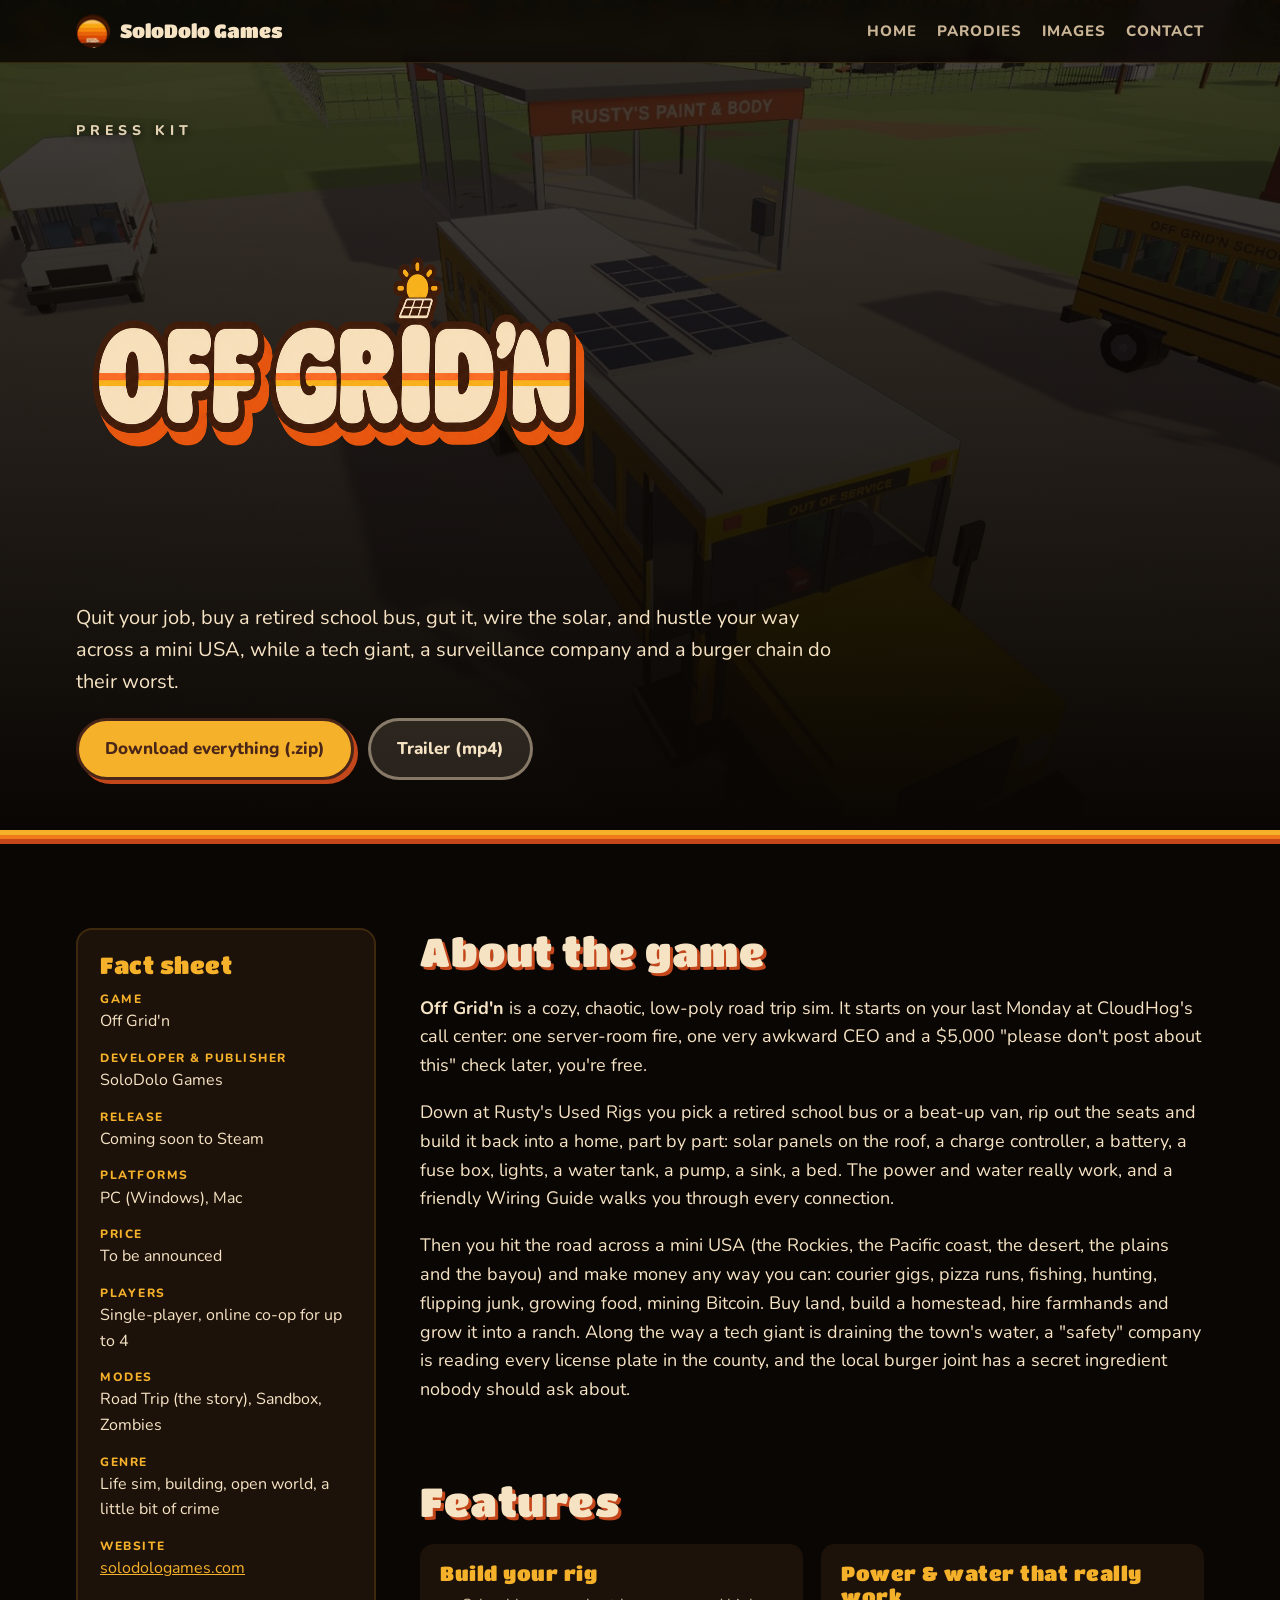
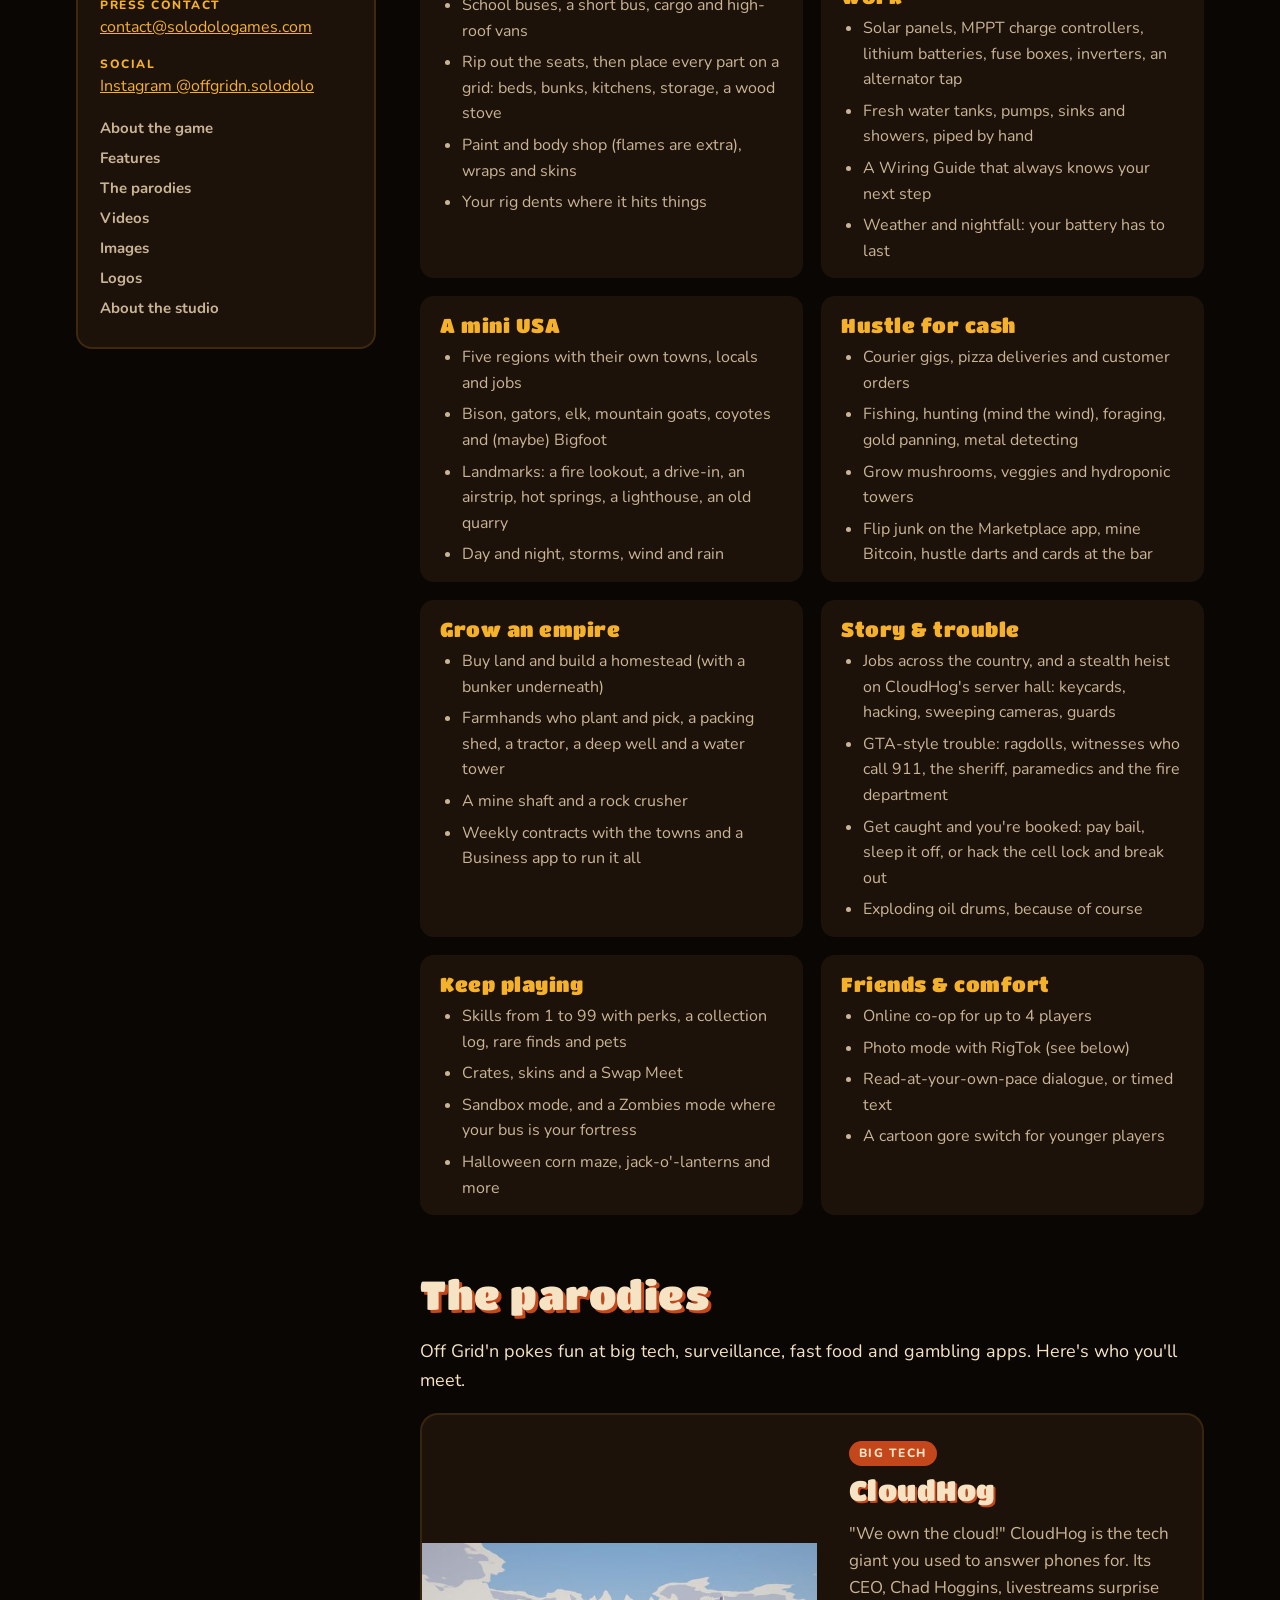
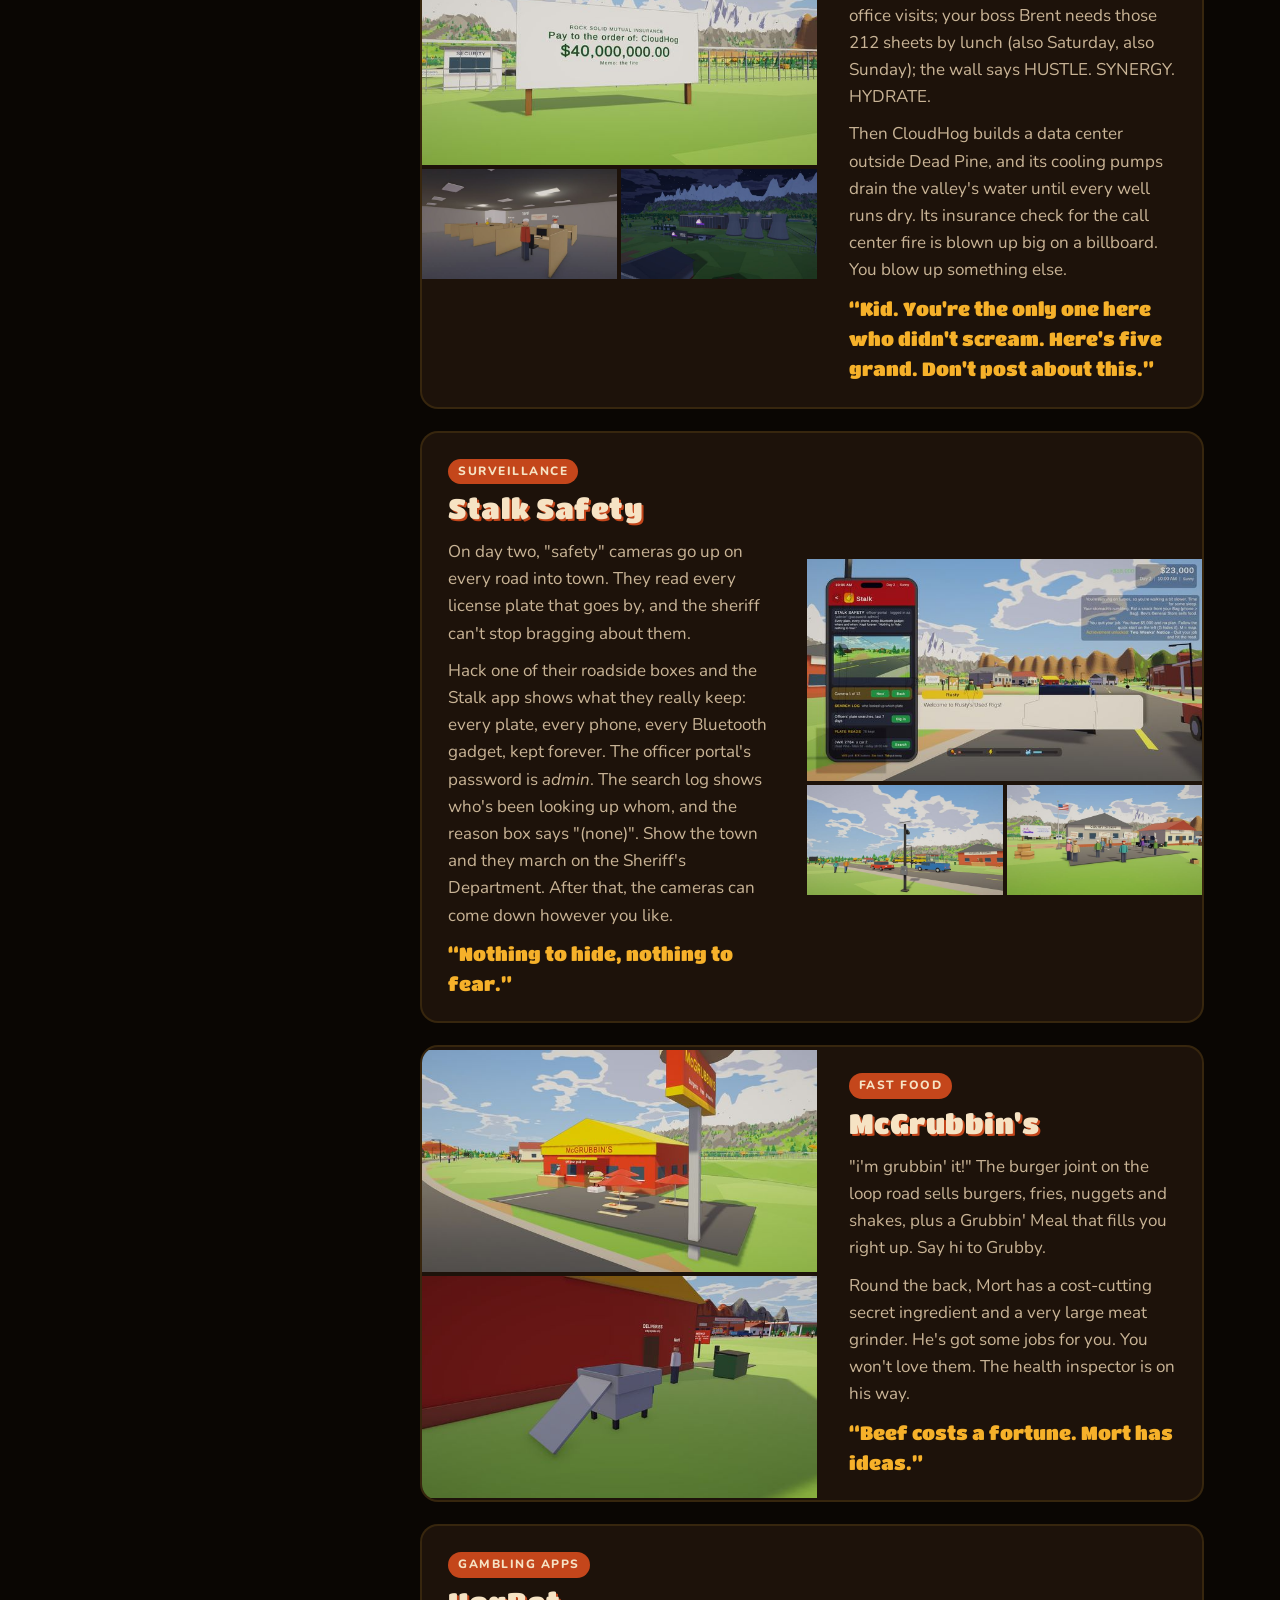
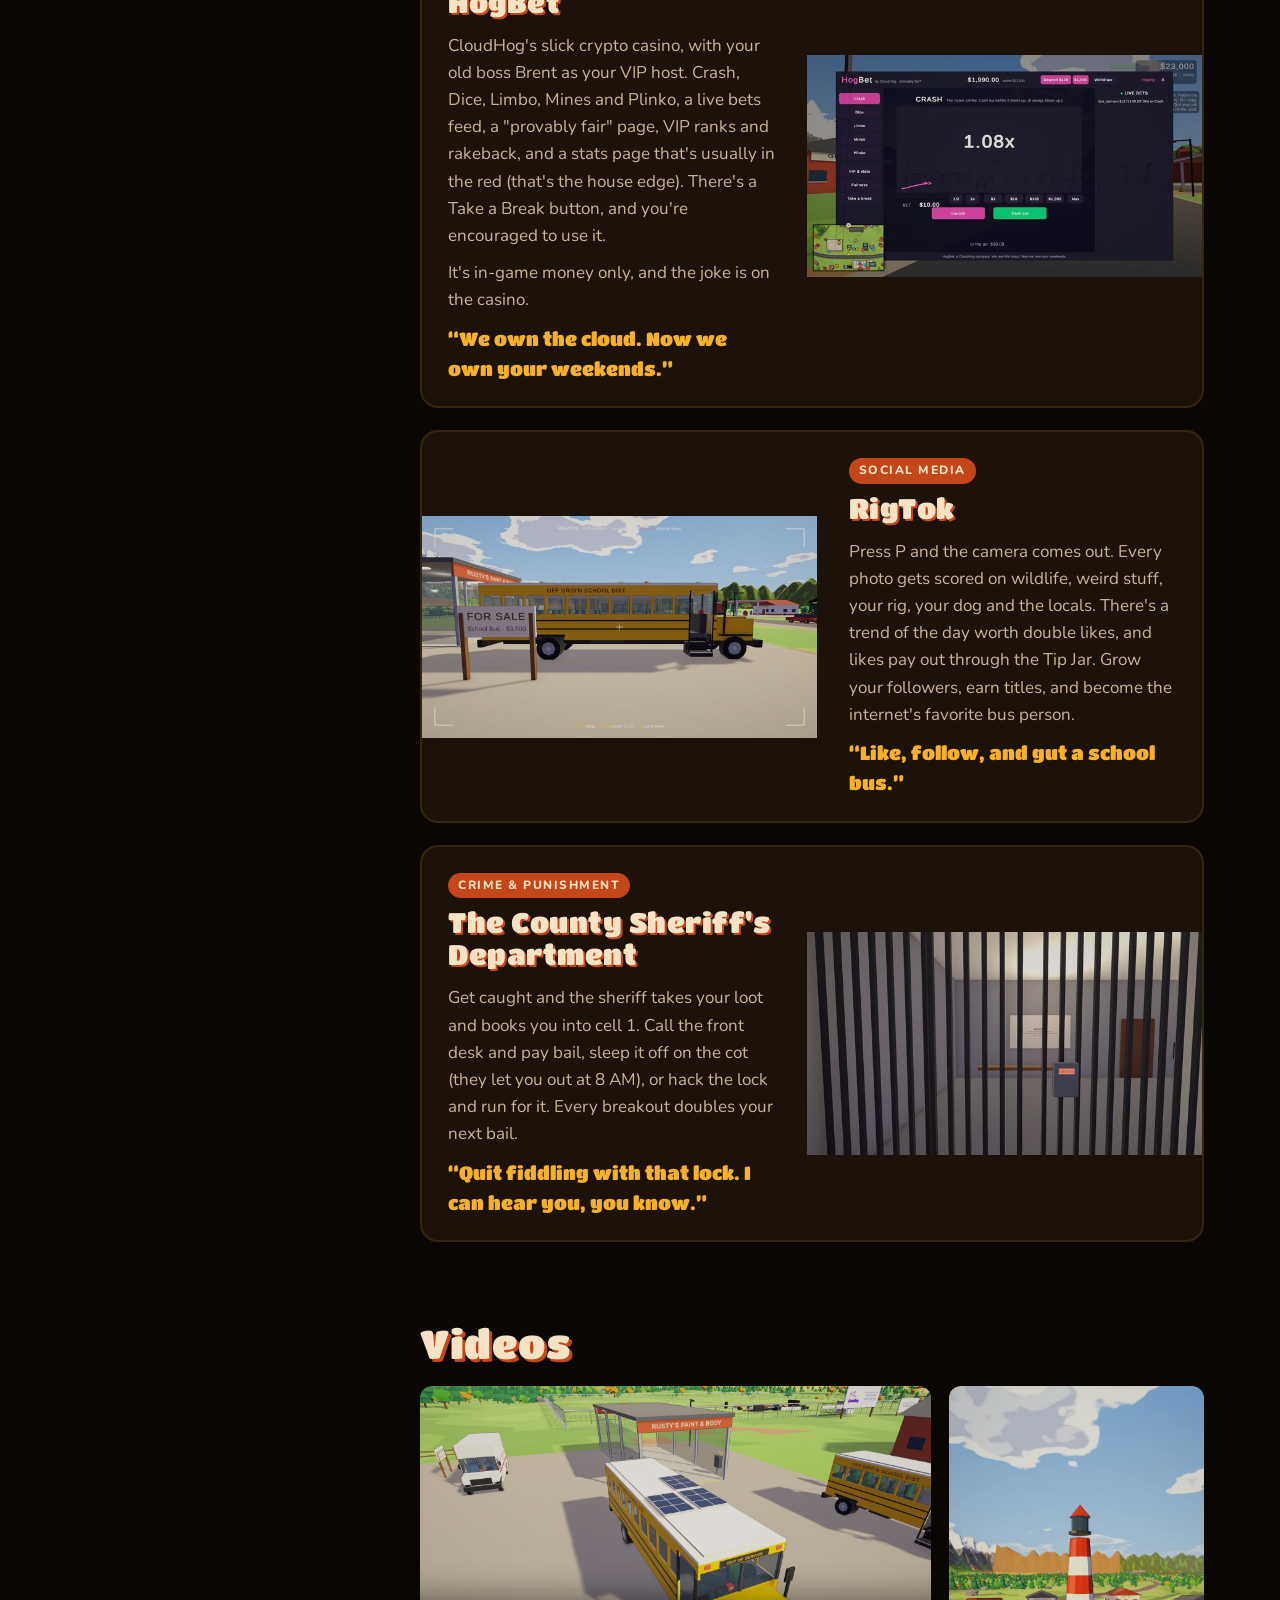
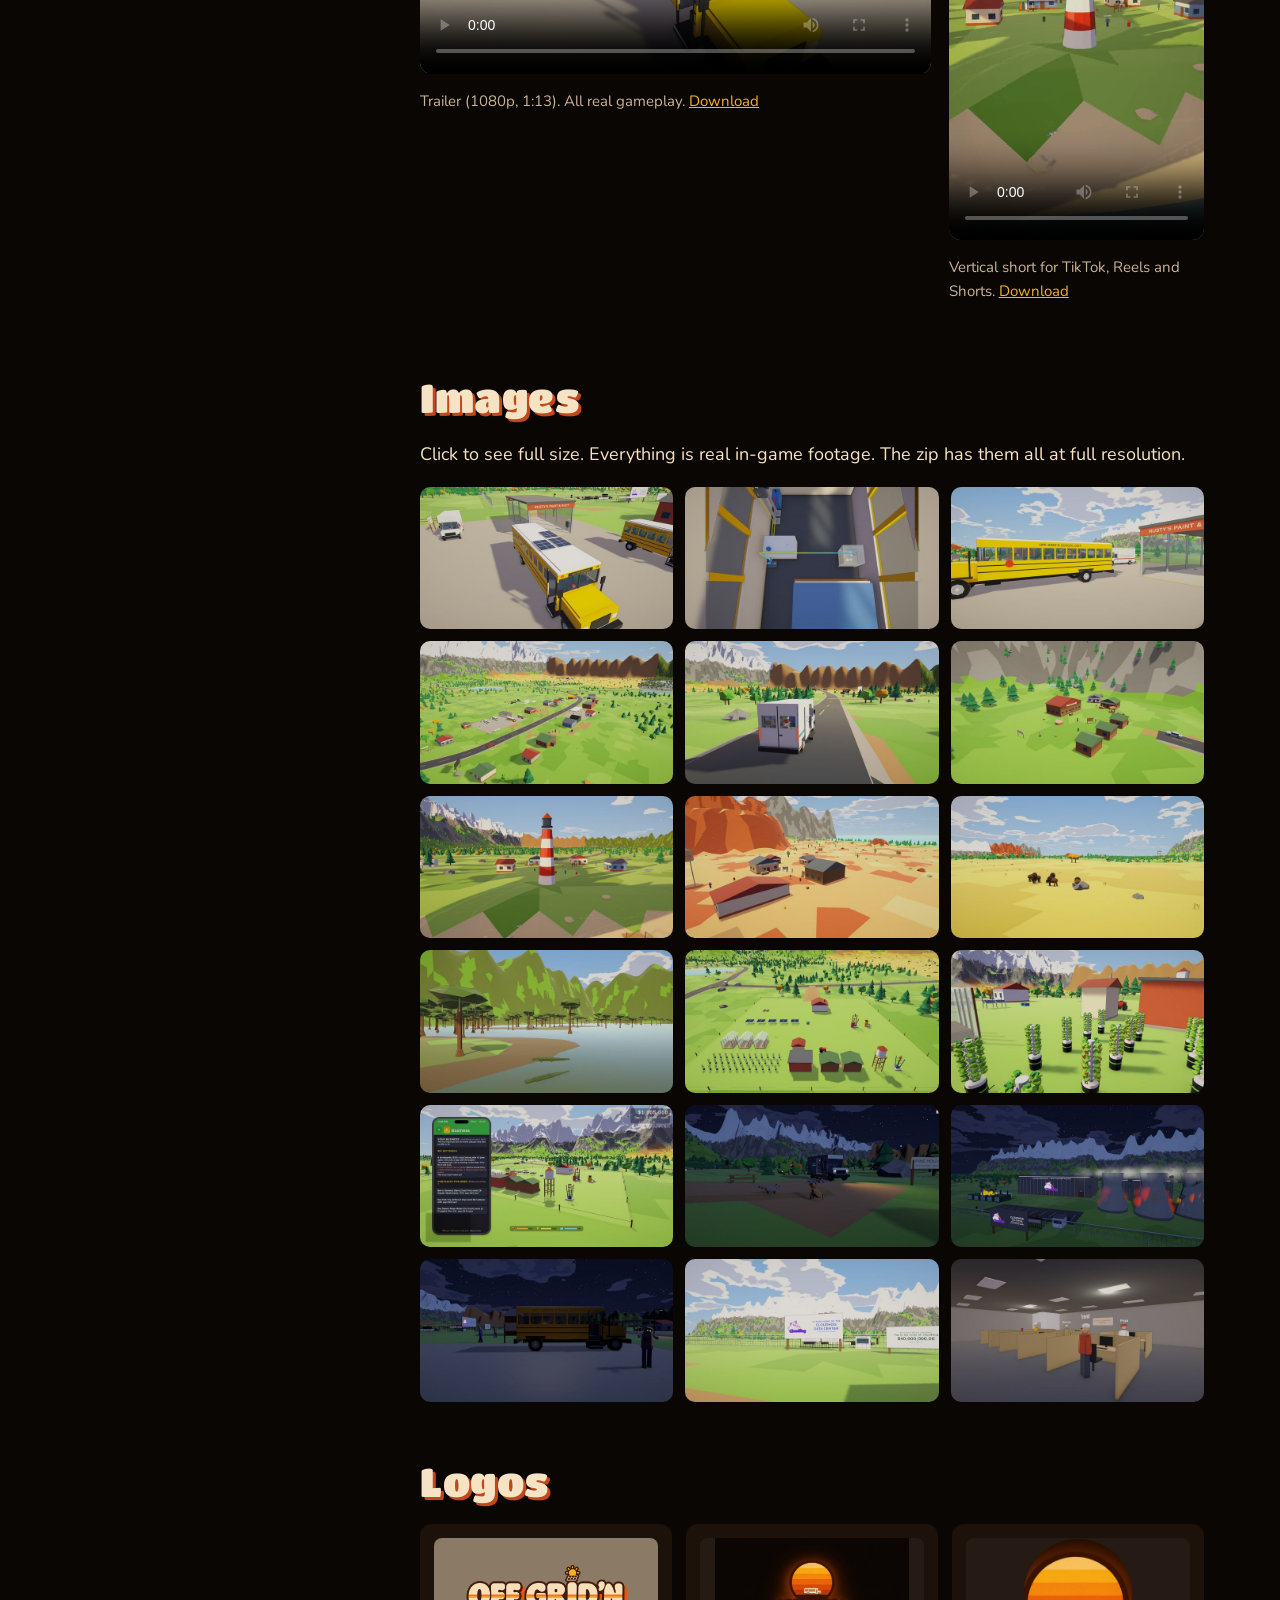
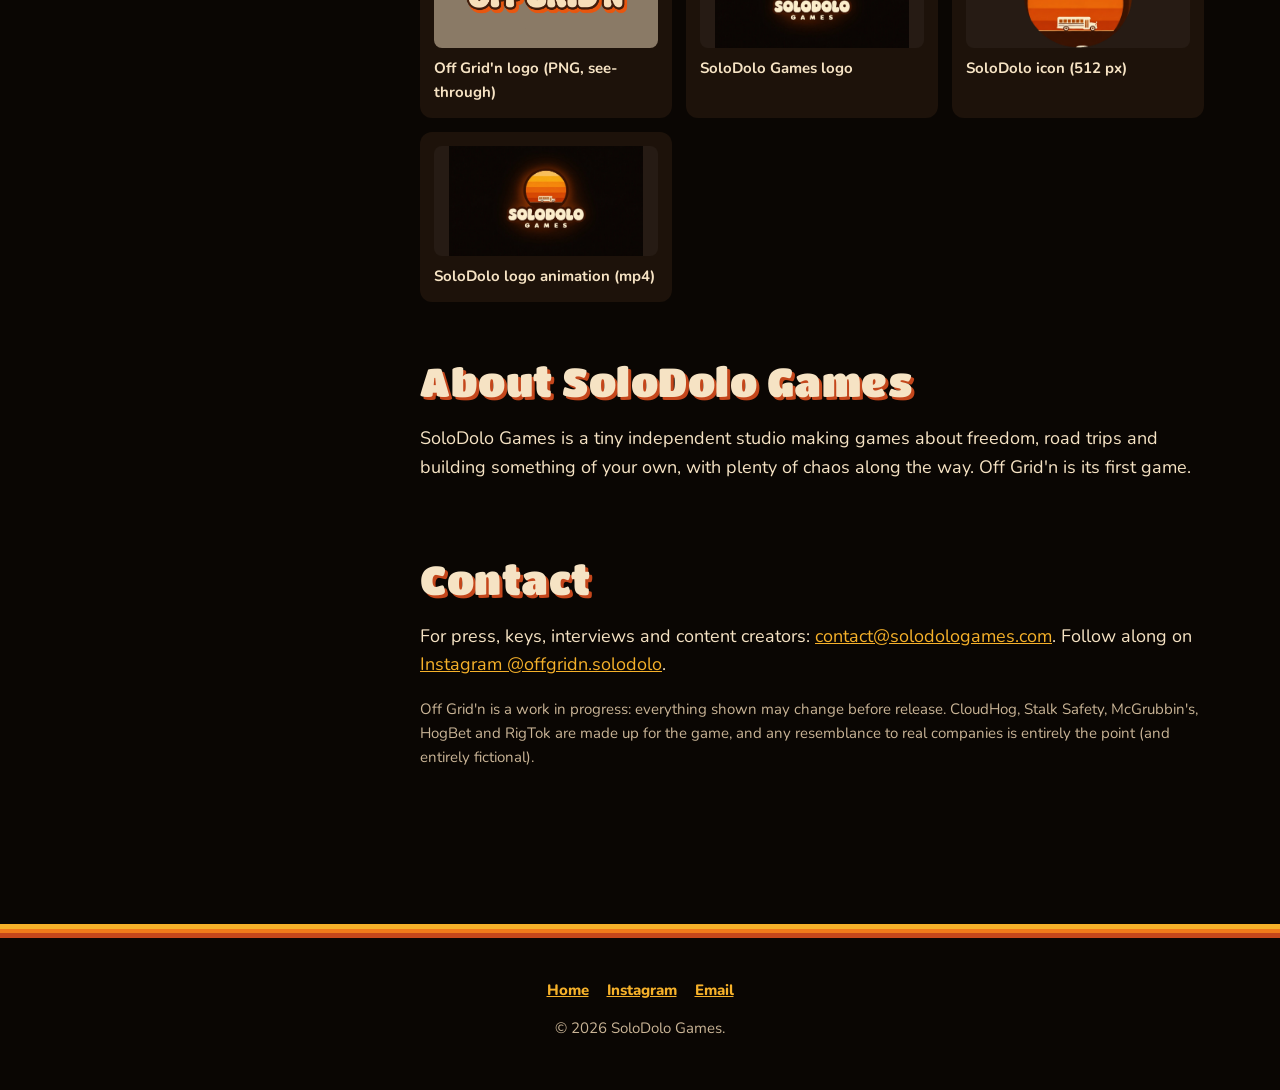
==== presskit.html @ 77802998 "Press kit page (features and the parodies), the SoloDolo intro on the home page, and a fuller press " ====
<!doctype html>
<html lang="en">
<head>
<meta charset="utf-8">
<meta name="viewport" content="width=device-width, initial-scale=1">
<title>Off Grid'n Press Kit · SoloDolo Games</title>
<meta name="description" content="Press kit for Off Grid'n by SoloDolo Games: fact sheet, features, the parodies (CloudHog, Stalk Safety, McGrubbin's, HogBet, RigTok), screenshots, trailer and logos.">
<meta property="og:title" content="Off Grid'n press kit">
<meta property="og:description" content="Fact sheet, features, screenshots, trailer and logos for Off Grid'n.">
<meta property="og:image" content="https://solodologames.com/img/share.jpg">
<meta property="og:url" content="https://solodologames.com/presskit.html">
<meta name="twitter:card" content="summary_large_image">
<meta name="theme-color" content="#0a0603">
<link rel="icon" type="image/png" sizes="32x32" href="img/favicon-32.png">
<link rel="apple-touch-icon" href="img/apple-touch-icon.png">
<link rel="preconnect" href="https://fonts.googleapis.com">
<link rel="preconnect" href="https://fonts.gstatic.com" crossorigin>
<link href="https://fonts.googleapis.com/css2?family=Titan+One&family=Nunito:wght@400;700;800&display=swap" rel="stylesheet">
<link rel="stylesheet" href="style.css">
</head>
<body>

<nav>
  <div class="wrap">
    <a class="brand" href="index.html"><img src="img/favicon-32.png" alt="" width="34" height="34"><span>SoloDolo Games</span></a>
    <div class="links">
      <a href="index.html">Home</a>
      <a class="opt" href="#parodies">Parodies</a>
      <a class="opt" href="#images">Images</a>
      <a href="#contact">Contact</a>
    </div>
  </div>
</nav>

<header class="pk-head">
  <div class="wrap">
    <div class="presents">Press kit</div>
    <img class="logo" src="img/offgridn_logo.png" alt="Off Grid'n" width="1200" height="430">
    <p>Quit your job, buy a retired school bus, gut it, wire the solar, and hustle your way across a mini USA, while a tech giant, a surveillance company and a burger chain do their worst.</p>
    <div class="buttons" style="justify-content: flex-start;">
      <a class="btn main" href="presskit.zip" download>Download everything (.zip)</a>
      <a class="btn ghost" href="video/offgridn_trailer.mp4" download>Trailer (mp4)</a>
    </div>
  </div>
</header>
<div class="stripes"></div>

<section>
  <div class="wrap pk">
    <aside>
      <h3>Fact sheet</h3>
      <dl>
        <dt>Game</dt><dd>Off Grid'n</dd>
        <dt>Developer &amp; publisher</dt><dd>SoloDolo Games</dd>
        <dt>Release</dt><dd>Coming soon to Steam</dd>
        <dt>Platforms</dt><dd>PC (Windows), Mac</dd>
        <dt>Price</dt><dd>To be announced</dd>
        <dt>Players</dt><dd>Single-player, online co-op for up to 4</dd>
        <dt>Modes</dt><dd>Road Trip (the story), Sandbox, Zombies</dd>
        <dt>Genre</dt><dd>Life sim, building, open world, a little bit of crime</dd>
        <dt>Website</dt><dd><a href="https://solodologames.com">solodologames.com</a></dd>
        <dt>Press contact</dt><dd><a href="mailto:contact@solodologames.com">contact@solodologames.com</a></dd>
        <dt>Social</dt><dd><a href="https://instagram.com/offgridn.solodolo" target="_blank" rel="noopener">Instagram @offgridn.solodolo</a></dd>
      </dl>
      <div class="toc" style="margin: 6px 0 16px;">
        <a href="#about">About the game</a>
        <a href="#features">Features</a>
        <a href="#parodies">The parodies</a>
        <a href="#videos">Videos</a>
        <a href="#images">Images</a>
        <a href="#logos">Logos</a>
        <a href="#studio">About the studio</a>
      </div>
    </aside>

    <main>
      <section id="about">
        <h2>About the game</h2>
        <p><b>Off Grid'n</b> is a cozy, chaotic, low-poly road trip sim. It starts on your last Monday at CloudHog's call center: one server-room fire, one very awkward CEO and a $5,000 "please don't post about this" check later, you're free.</p>
        <p>Down at Rusty's Used Rigs you pick a retired school bus or a beat-up van, rip out the seats and build it back into a home, part by part: solar panels on the roof, a charge controller, a battery, a fuse box, lights, a water tank, a pump, a sink, a bed. The power and water really work, and a friendly Wiring Guide walks you through every connection.</p>
        <p>Then you hit the road across a mini USA (the Rockies, the Pacific coast, the desert, the plains and the bayou) and make money any way you can: courier gigs, pizza runs, fishing, hunting, flipping junk, growing food, mining Bitcoin. Buy land, build a homestead, hire farmhands and grow it into a ranch. Along the way a tech giant is draining the town's water, a "safety" company is reading every license plate in the county, and the local burger joint has a secret ingredient nobody should ask about.</p>
      </section>

      <section id="features">
        <h2>Features</h2>
        <div class="feature-groups">
          <div class="fgroup"><h3>Build your rig</h3><ul>
            <li>School buses, a short bus, cargo and high-roof vans</li>
            <li>Rip out the seats, then place every part on a grid: beds, bunks, kitchens, storage, a wood stove</li>
            <li>Paint and body shop (flames are extra), wraps and skins</li>
            <li>Your rig dents where it hits things</li>
          </ul></div>
          <div class="fgroup"><h3>Power &amp; water that really work</h3><ul>
            <li>Solar panels, MPPT charge controllers, lithium batteries, fuse boxes, inverters, an alternator tap</li>
            <li>Fresh water tanks, pumps, sinks and showers, piped by hand</li>
            <li>A Wiring Guide that always knows your next step</li>
            <li>Weather and nightfall: your battery has to last</li>
          </ul></div>
          <div class="fgroup"><h3>A mini USA</h3><ul>
            <li>Five regions with their own towns, locals and jobs</li>
            <li>Bison, gators, elk, mountain goats, coyotes and (maybe) Bigfoot</li>
            <li>Landmarks: a fire lookout, a drive-in, an airstrip, hot springs, a lighthouse, an old quarry</li>
            <li>Day and night, storms, wind and rain</li>
          </ul></div>
          <div class="fgroup"><h3>Hustle for cash</h3><ul>
            <li>Courier gigs, pizza deliveries and customer orders</li>
            <li>Fishing, hunting (mind the wind), foraging, gold panning, metal detecting</li>
            <li>Grow mushrooms, veggies and hydroponic towers</li>
            <li>Flip junk on the Marketplace app, mine Bitcoin, hustle darts and cards at the bar</li>
          </ul></div>
          <div class="fgroup"><h3>Grow an empire</h3><ul>
            <li>Buy land and build a homestead (with a bunker underneath)</li>
            <li>Farmhands who plant and pick, a packing shed, a tractor, a deep well and a water tower</li>
            <li>A mine shaft and a rock crusher</li>
            <li>Weekly contracts with the towns and a Business app to run it all</li>
          </ul></div>
          <div class="fgroup"><h3>Story &amp; trouble</h3><ul>
            <li>Jobs across the country, and a stealth heist on CloudHog's server hall: keycards, hacking, sweeping cameras, guards</li>
            <li>GTA-style trouble: ragdolls, witnesses who call 911, the sheriff, paramedics and the fire department</li>
            <li>Get caught and you're booked: pay bail, sleep it off, or hack the cell lock and break out</li>
            <li>Exploding oil drums, because of course</li>
          </ul></div>
          <div class="fgroup"><h3>Keep playing</h3><ul>
            <li>Skills from 1 to 99 with perks, a collection log, rare finds and pets</li>
            <li>Crates, skins and a Swap Meet</li>
            <li>Sandbox mode, and a Zombies mode where your bus is your fortress</li>
            <li>Halloween corn maze, jack-o'-lanterns and more</li>
          </ul></div>
          <div class="fgroup"><h3>Friends &amp; comfort</h3><ul>
            <li>Online co-op for up to 4 players</li>
            <li>Photo mode with RigTok (see below)</li>
            <li>Read-at-your-own-pace dialogue, or timed text</li>
            <li>A cartoon gore switch for younger players</li>
          </ul></div>
        </div>
      </section>

      <section id="parodies">
        <h2>The parodies</h2>
        <p>Off Grid'n pokes fun at big tech, surveillance, fast food and gambling apps. Here's who you'll meet.</p>

        <article class="parody">
          <div class="pics two">
            <img src="img/press/cloudhog_check_sm.jpg" data-big="img/press/cloudhog_check.jpg" alt="A giant insurance check: Pay to the order of CloudHog, $40,000,000.00, memo: the fire" loading="lazy">
            <img src="img/press/callcenter_sm.jpg" data-big="img/press/callcenter.jpg" alt="Cubicles at the CloudHog Customer Success Center" loading="lazy">
            <img src="img/press/cloudhog_online_sm.jpg" data-big="img/press/cloudhog_online.jpg" alt="The CloudHog data center at night with its cooling towers steaming" loading="lazy">
          </div>
          <div class="words">
            <span class="tag">Big tech</span>
            <h3>CloudHog</h3>
            <p>"We own the cloud!" CloudHog is the tech giant you used to answer phones for. Its CEO, Chad Hoggins, livestreams surprise office visits; your boss Brent needs those 212 sheets by lunch (also Saturday, also Sunday); the wall says HUSTLE. SYNERGY. HYDRATE.</p>
            <p>Then CloudHog builds a data center outside Dead Pine, and its cooling pumps drain the valley's water until every well runs dry. Its insurance check for the call center fire is blown up big on a billboard. You blow up something else.</p>
            <q>Kid. You're the only one here who didn't scream. Here's five grand. Don't post about this.</q>
          </div>
        </article>

        <article class="parody">
          <div class="pics two">
            <img src="img/press/stalk_app_sm.jpg" data-big="img/press/stalk_app.jpg" alt="The Stalk Safety officer portal on the phone, logged in as admin" loading="lazy">
            <img src="img/press/stalk_camera_sm.jpg" data-big="img/press/stalk_camera.jpg" alt="A plate-reading camera pole on Main Street" loading="lazy">
            <img src="img/press/stalk_protest_sm.jpg" data-big="img/press/stalk_protest.jpg" alt="Townsfolk with signs protesting outside the County Sheriff's office" loading="lazy">
          </div>
          <div class="words">
            <span class="tag">Surveillance</span>
            <h3>Stalk Safety</h3>
            <p>On day two, "safety" cameras go up on every road into town. They read every license plate that goes by, and the sheriff can't stop bragging about them.</p>
            <p>Hack one of their roadside boxes and the Stalk app shows what they really keep: every plate, every phone, every Bluetooth gadget, kept forever. The officer portal's password is <i>admin</i>. The search log shows who's been looking up whom, and the reason box says "(none)". Show the town and they march on the Sheriff's Department. After that, the cameras can come down however you like.</p>
            <q>Nothing to hide, nothing to fear.</q>
          </div>
        </article>

        <article class="parody">
          <div class="pics two">
            <img src="img/press/mcgrubbins_sm.jpg" data-big="img/press/mcgrubbins.jpg" alt="McGrubbin's burger restaurant with picnic tables and a tall sign" loading="lazy">
            <img src="img/press/mcgrubbins_grinder_sm.jpg" data-big="img/press/mcgrubbins_grinder.jpg" alt="The meat grinder behind McGrubbin's, by the deliveries door" loading="lazy">
          </div>
          <div class="words">
            <span class="tag">Fast food</span>
            <h3>McGrubbin's</h3>
            <p>"i'm grubbin' it!" The burger joint on the loop road sells burgers, fries, nuggets and shakes, plus a Grubbin' Meal that fills you right up. Say hi to Grubby.</p>
            <p>Round the back, Mort has a cost-cutting secret ingredient and a very large meat grinder. He's got some jobs for you. You won't love them. The health inspector is on his way.</p>
            <q>Beef costs a fortune. Mort has ideas.</q>
          </div>
        </article>

        <article class="parody">
          <div class="pics">
            <img src="img/press/hogbet_sm.jpg" data-big="img/press/hogbet.jpg" alt="HogBet's Crash game on the phone, the multiplier at 1.08x" loading="lazy">
          </div>
          <div class="words">
            <span class="tag">Gambling apps</span>
            <h3>HogBet</h3>
            <p>CloudHog's slick crypto casino, with your old boss Brent as your VIP host. Crash, Dice, Limbo, Mines and Plinko, a live bets feed, a "provably fair" page, VIP ranks and rakeback, and a stats page that's usually in the red (that's the house edge). There's a Take a Break button, and you're encouraged to use it.</p>
            <p>It's in-game money only, and the joke is on the casino.</p>
            <q>We own the cloud. Now we own your weekends.</q>
          </div>
        </article>

        <article class="parody">
          <div class="pics">
            <img src="img/press/rigtok_sm.jpg" data-big="img/press/rigtok.jpg" alt="RigTok photo mode framing the school bus for sale at Rusty's" loading="lazy">
          </div>
          <div class="words">
            <span class="tag">Social media</span>
            <h3>RigTok</h3>
            <p>Press P and the camera comes out. Every photo gets scored on wildlife, weird stuff, your rig, your dog and the locals. There's a trend of the day worth double likes, and likes pay out through the Tip Jar. Grow your followers, earn titles, and become the internet's favorite bus person.</p>
            <q>Like, follow, and gut a school bus.</q>
          </div>
        </article>

        <article class="parody">
          <div class="pics">
            <img src="img/press/jail_sm.jpg" data-big="img/press/jail.jpg" alt="The view from a jail cell through the bars, the lock reads LOCKED" loading="lazy">
          </div>
          <div class="words">
            <span class="tag">Crime &amp; punishment</span>
            <h3>The County Sheriff's Department</h3>
            <p>Get caught and the sheriff takes your loot and books you into cell 1. Call the front desk and pay bail, sleep it off on the cot (they let you out at 8 AM), or hack the lock and run for it. Every breakout doubles your next bail.</p>
            <q>Quit fiddling with that lock. I can hear you, you know.</q>
          </div>
        </article>
      </section>

      <section id="videos">
        <h2>Videos</h2>
        <div class="videos">
          <div>
            <video controls preload="metadata" poster="img/shots/roof.jpg"><source src="video/offgridn_trailer.mp4" type="video/mp4"></video>
            <p style="font-size: 15px; color: var(--dim);">Trailer (1080p, 1:13). All real gameplay. <a href="video/offgridn_trailer.mp4" download>Download</a></p>
          </div>
          <div>
            <video controls preload="metadata" poster="img/short_poster.jpg"><source src="video/offgridn_short_vertical.mp4" type="video/mp4"></video>
            <p style="font-size: 15px; color: var(--dim);">Vertical short for TikTok, Reels and Shorts. <a href="video/offgridn_short_vertical.mp4" download>Download</a></p>
          </div>
        </div>
      </section>

      <section id="images">
        <h2>Images</h2>
        <p>Click to see full size. Everything is real in-game footage. The zip has them all at full resolution.</p>
        <div class="shots">
          <img src="img/shots/roof_sm.jpg" data-big="img/shots/roof.jpg" alt="A school bus with solar on the roof" loading="lazy">
          <img src="img/shots/inside_sm.jpg" data-big="img/shots/inside.jpg" alt="Wiring the inside of the bus" loading="lazy">
          <img src="img/shots/rusty_sm.jpg" data-big="img/shots/rusty.jpg" alt="The bus at Rusty's Paint and Body" loading="lazy">
          <img src="img/shots/hero_sm.jpg" data-big="img/shots/hero.jpg" alt="Dead Pine from the air" loading="lazy">
          <img src="img/shots/drive_sm.jpg" data-big="img/shots/drive.jpg" alt="Driving the van" loading="lazy">
          <img src="img/shots/summit_sm.jpg" data-big="img/shots/summit.jpg" alt="Summit, in the Rockies" loading="lazy">
          <img src="img/shots/coast_sm.jpg" data-big="img/shots/coast.jpg" alt="Driftwood Bay on the coast" loading="lazy">
          <img src="img/shots/desert_sm.jpg" data-big="img/shots/desert.jpg" alt="Dry Gulch in the desert" loading="lazy">
          <img src="img/shots/plains_sm.jpg" data-big="img/shots/plains.jpg" alt="Bison on the plains" loading="lazy">
          <img src="img/shots/bayou_sm.jpg" data-big="img/shots/bayou.jpg" alt="Gators in the bayou" loading="lazy">
          <img src="img/shots/ranch_sm.jpg" data-big="img/shots/ranch.jpg" alt="Big Sky Ranch, built up" loading="lazy">
          <img src="img/shots/towers_sm.jpg" data-big="img/shots/towers.jpg" alt="Hydroponic towers" loading="lazy">
          <img src="img/shots/phone_sm.jpg" data-big="img/shots/phone.jpg" alt="The Business app" loading="lazy">
          <img src="img/shots/camp_sm.jpg" data-big="img/shots/camp.jpg" alt="Night at camp with the dog" loading="lazy">
          <img src="img/shots/finale_sm.jpg" data-big="img/shots/finale.jpg" alt="The data center goes up in flames" loading="lazy">
          <img src="img/shots/zombies_sm.jpg" data-big="img/shots/zombies.jpg" alt="Zombies mode" loading="lazy">
          <img src="img/press/cloudhog_sign_sm.jpg" data-big="img/press/cloudhog_sign.jpg" alt="Future home of the CloudHog data center" loading="lazy">
          <img src="img/press/callcenter_sm.jpg" data-big="img/press/callcenter.jpg" alt="The CloudHog call center" loading="lazy">
        </div>
      </section>

      <section id="logos">
        <h2>Logos</h2>
        <div class="logos">
          <a class="light" href="img/offgridn_logo.png" download><img src="img/offgridn_logo.png" alt="">Off Grid'n logo (PNG, see-through)</a>
          <a href="img/solodolo_logo.jpg" download><img src="img/solodolo_logo.jpg" alt="">SoloDolo Games logo</a>
          <a href="img/icon-512.png" download><img src="img/icon-512.png" alt="">SoloDolo icon (512 px)</a>
          <a href="video/solodolo_intro.mp4" download><img src="img/solodolo_logo.jpg" alt="">SoloDolo logo animation (mp4)</a>
        </div>
      </section>

      <section id="studio">
        <h2>About SoloDolo Games</h2>
        <p>SoloDolo Games is a tiny independent studio making games about freedom, road trips and building something of your own, with plenty of chaos along the way. Off Grid'n is its first game.</p>
      </section>

      <section id="contact">
        <h2>Contact</h2>
        <p>For press, keys, interviews and content creators: <a href="mailto:contact@solodologames.com">contact@solodologames.com</a>. Follow along on <a href="https://instagram.com/offgridn.solodolo" target="_blank" rel="noopener">Instagram @offgridn.solodolo</a>.</p>
        <p style="color: var(--dim); font-size: 15px;">Off Grid'n is a work in progress: everything shown may change before release. CloudHog, Stalk Safety, McGrubbin's, HogBet and RigTok are made up for the game, and any resemblance to real companies is entirely the point (and entirely fictional).</p>
      </section>
    </main>
  </div>
</section>

<div class="stripes"></div>
<footer>
  <div class="social">
    <a href="index.html">Home</a>
    <a href="https://instagram.com/offgridn.solodolo" target="_blank" rel="noopener">Instagram</a>
    <a href="mailto:contact@solodologames.com">Email</a>
  </div>
  &copy; 2026 SoloDolo Games.
</footer>

<div id="box" role="dialog" aria-label="Screenshot, bigger"><img alt=""></div>
<script>
  const box = document.getElementById("box");
  const big = box.querySelector("img");
  document.querySelectorAll("img[data-big]").forEach(img => img.addEventListener("click", () => {
    big.src = img.dataset.big;
    big.alt = img.alt;
    box.classList.add("open");
  }));
  box.addEventListener("click", () => box.classList.remove("open"));
  document.addEventListener("keydown", e => { if (e.key === "Escape") box.classList.remove("open"); });
</script>
</body>
</html>
---- style.css ----
:root {
  --night: #0a0603;
  --night2: #160d07;
  --brown: #4a2618;
  --cream: #f6e3c4;
  --amber: #f6b12a;
  --orange: #f07a1a;
  --rust: #c4461b;
  --dim: #c9b496;
  --card: #1d120a;
}
* { box-sizing: border-box; }
html { scroll-behavior: smooth; }
body { margin: 0; background: var(--night); color: var(--cream); font: 18px/1.6 "Nunito", system-ui, sans-serif; overflow-x: hidden; }
img { max-width: 100%; display: block; }
a { color: var(--amber); }
h1, h2, h3 { font-family: "Titan One", "Nunito", sans-serif; font-weight: 400; letter-spacing: 0.5px; line-height: 1.15; margin: 0 0 0.5em; }
h2 { font-size: clamp(30px, 5vw, 48px); color: var(--cream); text-shadow: 3px 3px 0 var(--rust); }
h3 { font-size: 23px; color: var(--amber); }
.wrap { max-width: 1160px; margin: 0 auto; padding: 0 16px; }
section { padding: 84px 0; }

/* the stripes from the logo */
.stripes { height: 14px; background: linear-gradient(var(--amber) 0 33%, var(--orange) 33% 66%, var(--rust) 66% 100%); }

/* nav */
nav { position: fixed; inset: 0 0 auto 0; z-index: 10; background: rgba(10, 6, 3, 0.82); backdrop-filter: blur(8px); border-bottom: 1px solid rgba(246, 177, 42, 0.15); }
nav .wrap { display: flex; align-items: center; gap: 22px; height: 62px; }
nav .brand { display: flex; align-items: center; gap: 10px; text-decoration: none; color: var(--cream); font-family: "Titan One", sans-serif; font-size: 19px; white-space: nowrap; }
nav .brand img { width: 34px; height: 34px; }
nav .links { display: flex; gap: 20px; margin-left: auto; }
nav .links a { color: var(--dim); text-decoration: none; font-weight: 800; font-size: 15px; text-transform: uppercase; letter-spacing: 1px; }
nav .links a:hover { color: var(--amber); }
@media (max-width: 720px) { nav .links a.opt { display: none; } nav .brand span { display: none; } }

/* hero */
.hero { position: relative; min-height: min(100vh, 920px); display: flex; align-items: center; padding: 110px 0 70px; text-align: center; overflow: hidden; }
.hero .bg { position: absolute; inset: 0; background: url("img/shots/hero.jpg") center / cover no-repeat; transform: scale(1.06); animation: drift 30s ease-in-out infinite alternate; }
.hero::after { content: ""; position: absolute; inset: 0; background: linear-gradient(rgba(10, 6, 3, 0.55), rgba(10, 6, 3, 0.25) 40%, rgba(10, 6, 3, 0.95)); }
@keyframes drift { from { transform: scale(1.06) translateX(-1.5%); } to { transform: scale(1.12) translateX(1.5%); } }
@media (prefers-reduced-motion: reduce) { .hero .bg { animation: none; } }
.hero .wrap { position: relative; z-index: 1; }
.presents { font-weight: 800; letter-spacing: 5px; text-transform: uppercase; font-size: 14px; color: var(--cream); opacity: 0.9; text-shadow: 0 2px 8px #000; }
.hero .logo { width: min(760px, 92%); margin: 14px auto 6px; filter: drop-shadow(0 10px 24px rgba(0, 0, 0, 0.55)); }
.tagline { font-family: "Titan One", sans-serif; font-size: clamp(22px, 3.6vw, 34px); margin: 8px 0 6px; text-shadow: 0 3px 12px #000; }
.sub { color: var(--cream); font-size: 19px; margin: 0 auto 30px; max-width: 640px; text-shadow: 0 2px 10px #000; }
.buttons { display: flex; gap: 14px; justify-content: center; flex-wrap: wrap; }
.btn { display: inline-flex; align-items: center; gap: 10px; padding: 14px 26px; border-radius: 999px; font-weight: 800; font-size: 17px; text-decoration: none; border: 3px solid var(--brown); cursor: pointer; transition: transform 0.15s; }
.btn:hover { transform: translateY(-2px); }
.btn.main { background: var(--amber); color: var(--brown); box-shadow: 4px 4px 0 var(--rust); }
.btn.ghost { background: rgba(246, 227, 196, 0.12); color: var(--cream); border-color: rgba(246, 227, 196, 0.45); }
.btn.soon { cursor: default; opacity: 0.85; }
.btn.soon:hover { transform: none; }
.btn small { font-weight: 700; opacity: 0.8; }

/* trailer */
.trailer { background: var(--night2); }
.frame { border-radius: 18px; overflow: hidden; border: 4px solid var(--brown); box-shadow: 8px 8px 0 var(--rust), 0 30px 60px rgba(0, 0, 0, 0.5); background: #000; }
.frame video { width: 100%; display: block; aspect-ratio: 16 / 9; }
.center { text-align: center; }
.lead { font-size: 20px; max-width: 760px; margin: 0 auto 36px; color: var(--cream); }

/* the pitch */
.pitch { display: grid; grid-template-columns: 1.1fr 1fr; gap: 48px; align-items: center; }
.pitch p { font-size: 19px; color: var(--cream); }
.pitch .note { background: #fff3a8; color: #3a2a14; padding: 22px 26px; border-radius: 4px; transform: rotate(1.5deg); box-shadow: 6px 8px 0 rgba(0, 0, 0, 0.35); font-weight: 700; line-height: 1.75; }
.note h3 { color: #b2321a; margin-bottom: 6px; }
.note .goal { font-family: "Titan One", sans-serif; font-size: 22px; color: #2d6a2e; }
.note ul { list-style: none; padding: 0; margin: 6px 0 0; }
.note li { display: flex; justify-content: space-between; gap: 12px; border-bottom: 1px dashed rgba(58, 42, 20, 0.25); }
.note li::before { content: "\2610"; margin-right: 8px; }
.note li span:first-child { flex: 1; }
@media (max-width: 860px) { .pitch { grid-template-columns: 1fr; } }

/* features */
.grid { display: grid; grid-template-columns: repeat(auto-fill, minmax(250px, 1fr)); gap: 22px; }
.card { background: var(--card); border-radius: 16px; overflow: hidden; border: 2px solid rgba(246, 177, 42, 0.12); transition: transform 0.2s, border-color 0.2s; }
.card:hover { transform: translateY(-4px); border-color: rgba(246, 177, 42, 0.5); }
.card img { aspect-ratio: 16 / 9; object-fit: cover; width: 100%; cursor: zoom-in; }
.card div { padding: 18px 20px 22px; }
.card p { margin: 0; color: var(--dim); font-size: 17px; }
@media (max-width: 380px) { .grid { grid-template-columns: 1fr; } }

/* gallery */
.gallery { background: var(--night2); }
.shots { display: grid; grid-template-columns: repeat(auto-fill, minmax(250px, 1fr)); gap: 12px; }
.shots img { border-radius: 10px; aspect-ratio: 16 / 9; object-fit: cover; width: 100%; cursor: zoom-in; transition: filter 0.2s; }
.shots img:hover { filter: brightness(1.12); }

/* studio */
.studio { display: grid; grid-template-columns: 1fr 1fr; gap: 48px; align-items: center; }
.studio .frame { box-shadow: 8px 8px 0 var(--brown); border-color: #2a1a10; }
@media (max-width: 860px) { .studio { grid-template-columns: 1fr; } }

/* press */
.press { background: var(--night2); }
.facts { display: grid; grid-template-columns: repeat(auto-fill, minmax(220px, 1fr)); gap: 14px; margin: 26px 0 30px; }
.fact { background: var(--card); border-radius: 12px; padding: 16px 18px; }
.fact b { display: block; color: var(--amber); font-size: 13px; text-transform: uppercase; letter-spacing: 1.5px; }
.downloads { display: flex; gap: 12px; flex-wrap: wrap; }

footer { padding: 40px 0 50px; text-align: center; color: var(--dim); font-size: 15px; }
footer .social { display: flex; gap: 18px; justify-content: center; margin-bottom: 14px; font-weight: 800; }

/* lightbox */
#box { position: fixed; inset: 0; z-index: 50; background: rgba(5, 3, 1, 0.94); display: none; align-items: center; justify-content: center; padding: 16px; cursor: zoom-out; }
#box.open { display: flex; }
#box img { max-height: 92vh; border-radius: 10px; box-shadow: 0 20px 60px #000; }

/* ---------------------------------------------------------------- the press kit page */
.pk-head { padding: 120px 0 50px; background: linear-gradient(rgba(10, 6, 3, 0.7), var(--night)), url("img/shots/roof.jpg") center / cover; }
.pk-head .logo { width: min(520px, 90%); margin: 10px 0 18px; }
.pk-head p { max-width: 760px; font-size: 20px; }
.pk { display: grid; grid-template-columns: 300px 1fr; gap: 44px; align-items: start; }
.pk aside { position: sticky; top: 84px; background: var(--card); border-radius: 16px; padding: 22px 22px 8px; border: 2px solid rgba(246, 177, 42, 0.15); }
.pk aside h3 { margin-bottom: 12px; }
.pk aside dl { margin: 0; }
.pk aside dt { color: var(--amber); font-size: 12px; text-transform: uppercase; letter-spacing: 1.5px; font-weight: 800; }
.pk aside dd { margin: 0 0 14px; font-size: 16px; }
.pk aside .toc a { display: block; color: var(--dim); text-decoration: none; font-weight: 700; font-size: 15px; padding: 3px 0; }
.pk aside .toc a:hover { color: var(--amber); }
.pk main section { padding: 0 0 56px; }
.pk main h2 { font-size: clamp(28px, 4vw, 40px); }
.pk main p, .pk main li { color: var(--cream); font-size: 18px; }
.pk main ul { padding-left: 22px; }
.pk main li { margin-bottom: 6px; }
.pk main li b { color: var(--amber); }
.feature-groups { display: grid; grid-template-columns: repeat(auto-fill, minmax(300px, 1fr)); gap: 18px; }
.fgroup { background: var(--card); border-radius: 14px; padding: 18px 20px 8px; }
.fgroup h3 { font-size: 20px; margin-bottom: 8px; }
.fgroup ul { margin: 0; padding-left: 18px; }
.fgroup li { font-size: 16px !important; color: var(--dim) !important; }
.parody { display: grid; grid-template-columns: 1.1fr 1fr; gap: 26px; align-items: center; background: var(--card); border-radius: 18px; overflow: hidden; margin-bottom: 22px; border: 2px solid rgba(246, 177, 42, 0.12); }
.parody:nth-child(even) { grid-template-columns: 1fr 1.1fr; }
.parody:nth-child(even) .pics { order: 2; }
.parody .pics { display: grid; gap: 4px; }
.parody .pics img { width: 100%; aspect-ratio: 16 / 9; object-fit: cover; cursor: zoom-in; }
.parody .pics.two { grid-template-columns: 1fr 1fr; }
.parody .pics.two img:first-child { grid-column: 1 / -1; }
.parody .words { padding: 22px 26px 22px 6px; }
.parody:nth-child(even) .words { padding: 22px 6px 22px 26px; }
.parody .tag { display: inline-block; background: var(--rust); color: var(--cream); font-weight: 800; font-size: 12px; letter-spacing: 1.5px; text-transform: uppercase; padding: 3px 10px; border-radius: 99px; margin-bottom: 8px; }
.parody h3 { font-size: 28px; color: var(--cream); text-shadow: 2px 2px 0 var(--rust); }
.parody p { font-size: 17px !important; color: var(--dim) !important; margin: 0 0 10px; }
.parody q { display: block; font-family: "Titan One", sans-serif; color: var(--amber); font-size: 19px; margin: 10px 0 0; quotes: "\201C" "\201D"; }
@media (max-width: 900px) {
  .pk { grid-template-columns: 1fr; }
  .pk aside { position: static; }
  .parody, .parody:nth-child(even) { grid-template-columns: 1fr; }
  .parody:nth-child(even) .pics { order: 0; }
  .parody .words, .parody:nth-child(even) .words { padding: 4px 20px 20px; }
}
.videos { display: grid; grid-template-columns: 2fr 1fr; gap: 18px; align-items: start; }
.videos video { width: 100%; border-radius: 12px; background: #000; display: block; }
@media (max-width: 760px) { .videos { grid-template-columns: 1fr; } }
.pk .shots { grid-template-columns: repeat(auto-fill, minmax(200px, 1fr)); }
.logos { display: grid; grid-template-columns: repeat(auto-fill, minmax(220px, 1fr)); gap: 14px; }
.logos a { display: flex; flex-direction: column; gap: 8px; background: var(--card); border-radius: 12px; padding: 14px; color: var(--cream); text-decoration: none; font-weight: 700; font-size: 15px; }
.logos a img { height: 110px; width: 100%; object-fit: contain; background: rgba(255, 255, 255, 0.04); border-radius: 8px; }
.logos a.light img { background: #8a7a66; }

/* ---------------------------------------------------------------- the SoloDolo intro (home page) */
html.intro-on, html.intro-on body { overflow: hidden; }
#intro { position: fixed; inset: 0; z-index: 100; background: #0a0603; display: flex; align-items: center; justify-content: center; transition: opacity 0.8s ease; }
#intro.gone { opacity: 0; pointer-events: none; }
#intro video { width: min(100vw, 177.78vh); height: auto; display: block; }
.intro-buttons { position: absolute; right: 16px; bottom: 20px; display: flex; gap: 10px; }
.intro-buttons button { font: 800 15px "Nunito", system-ui, sans-serif; color: var(--cream); background: rgba(246, 227, 196, 0.1); border: 2px solid rgba(246, 227, 196, 0.35); border-radius: 999px; padding: 9px 18px; cursor: pointer; }
.intro-buttons button:hover { background: rgba(246, 177, 42, 0.25); border-color: var(--amber); }
.parody .pics.two img:nth-child(2):last-child { grid-column: 1 / -1; }
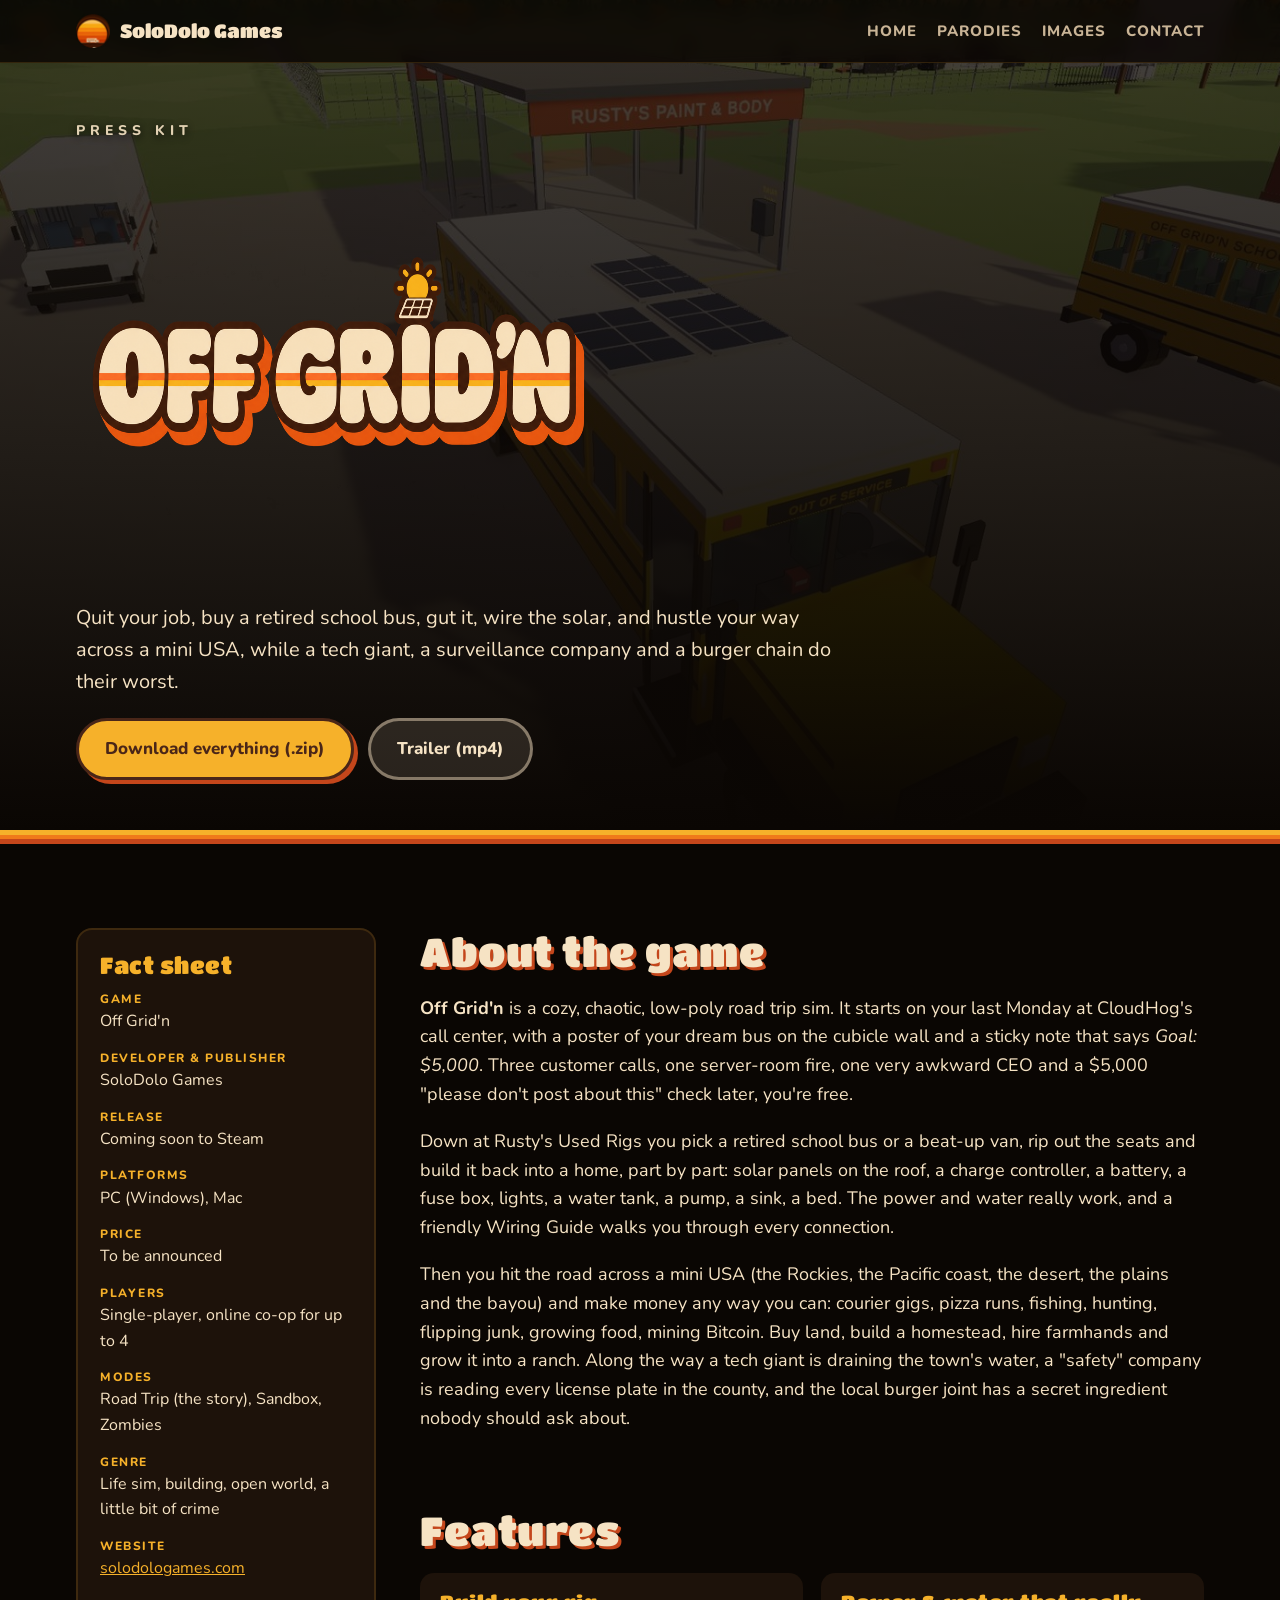
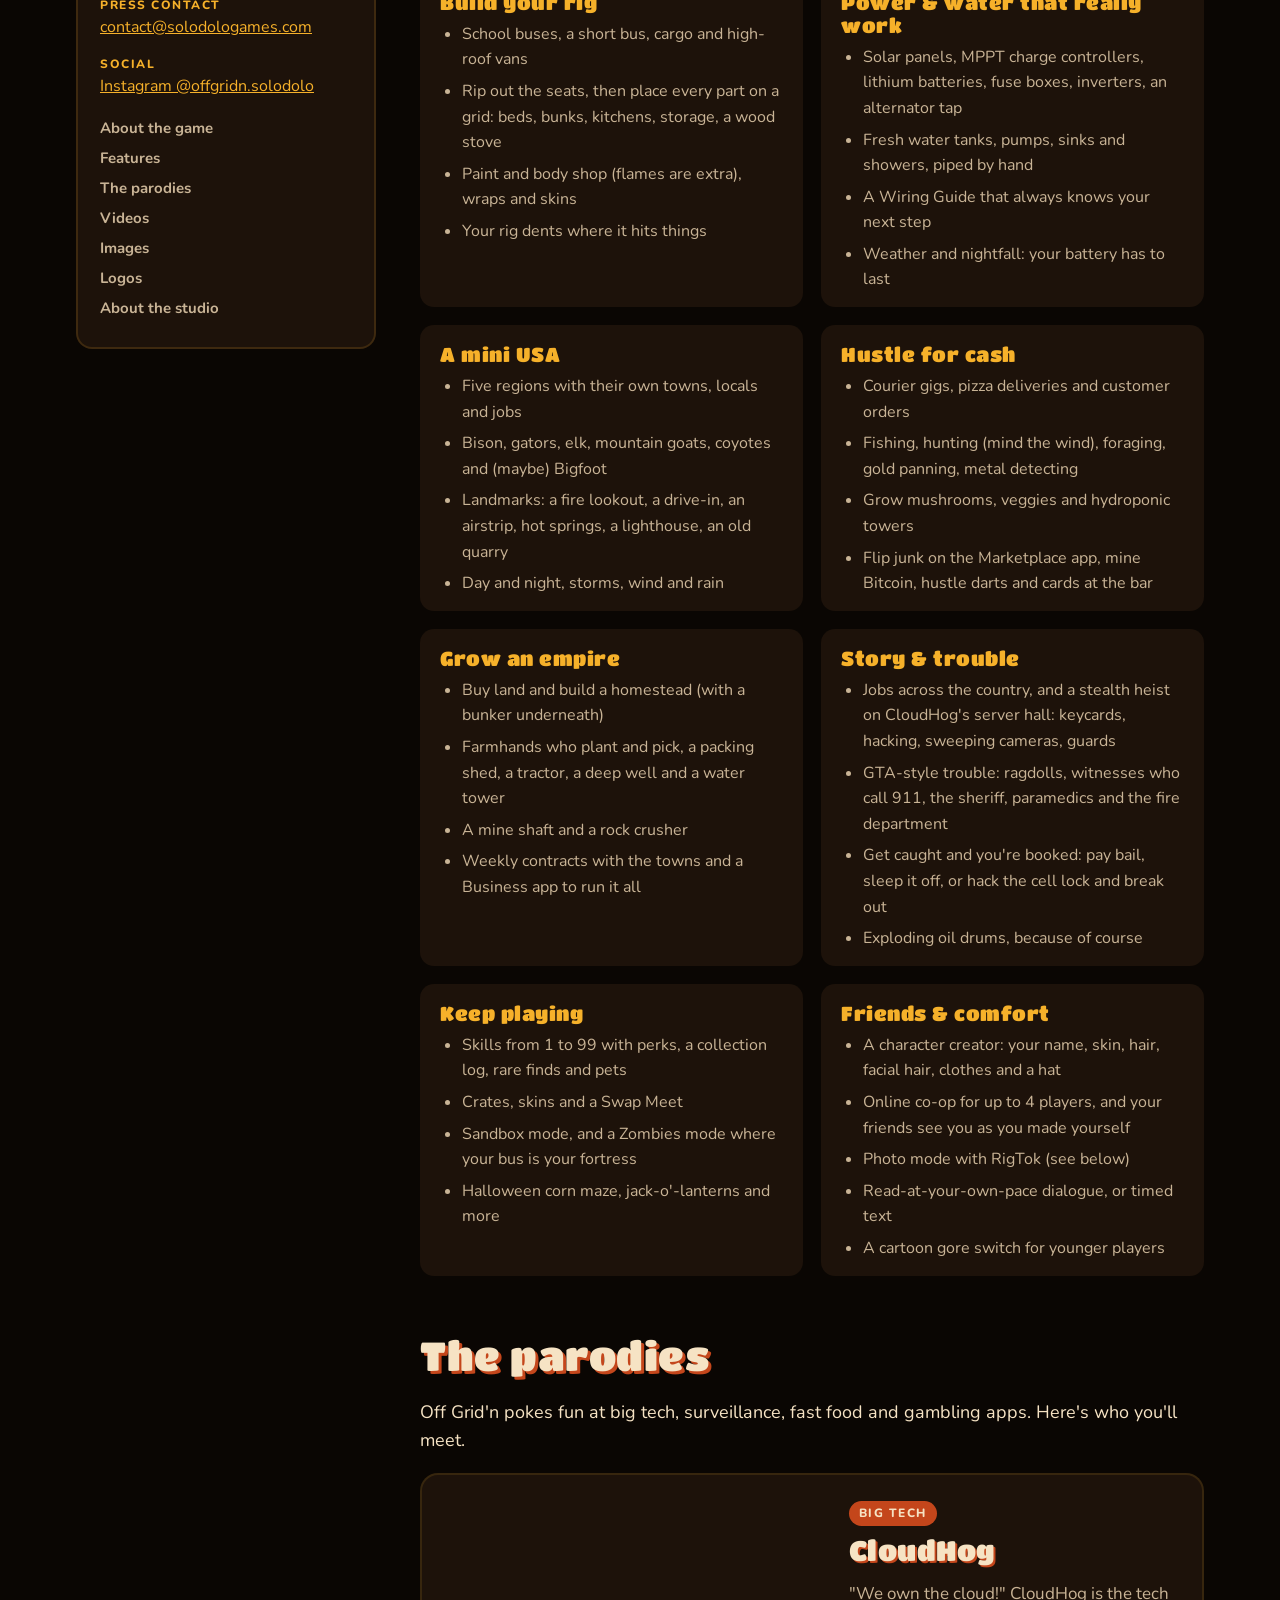
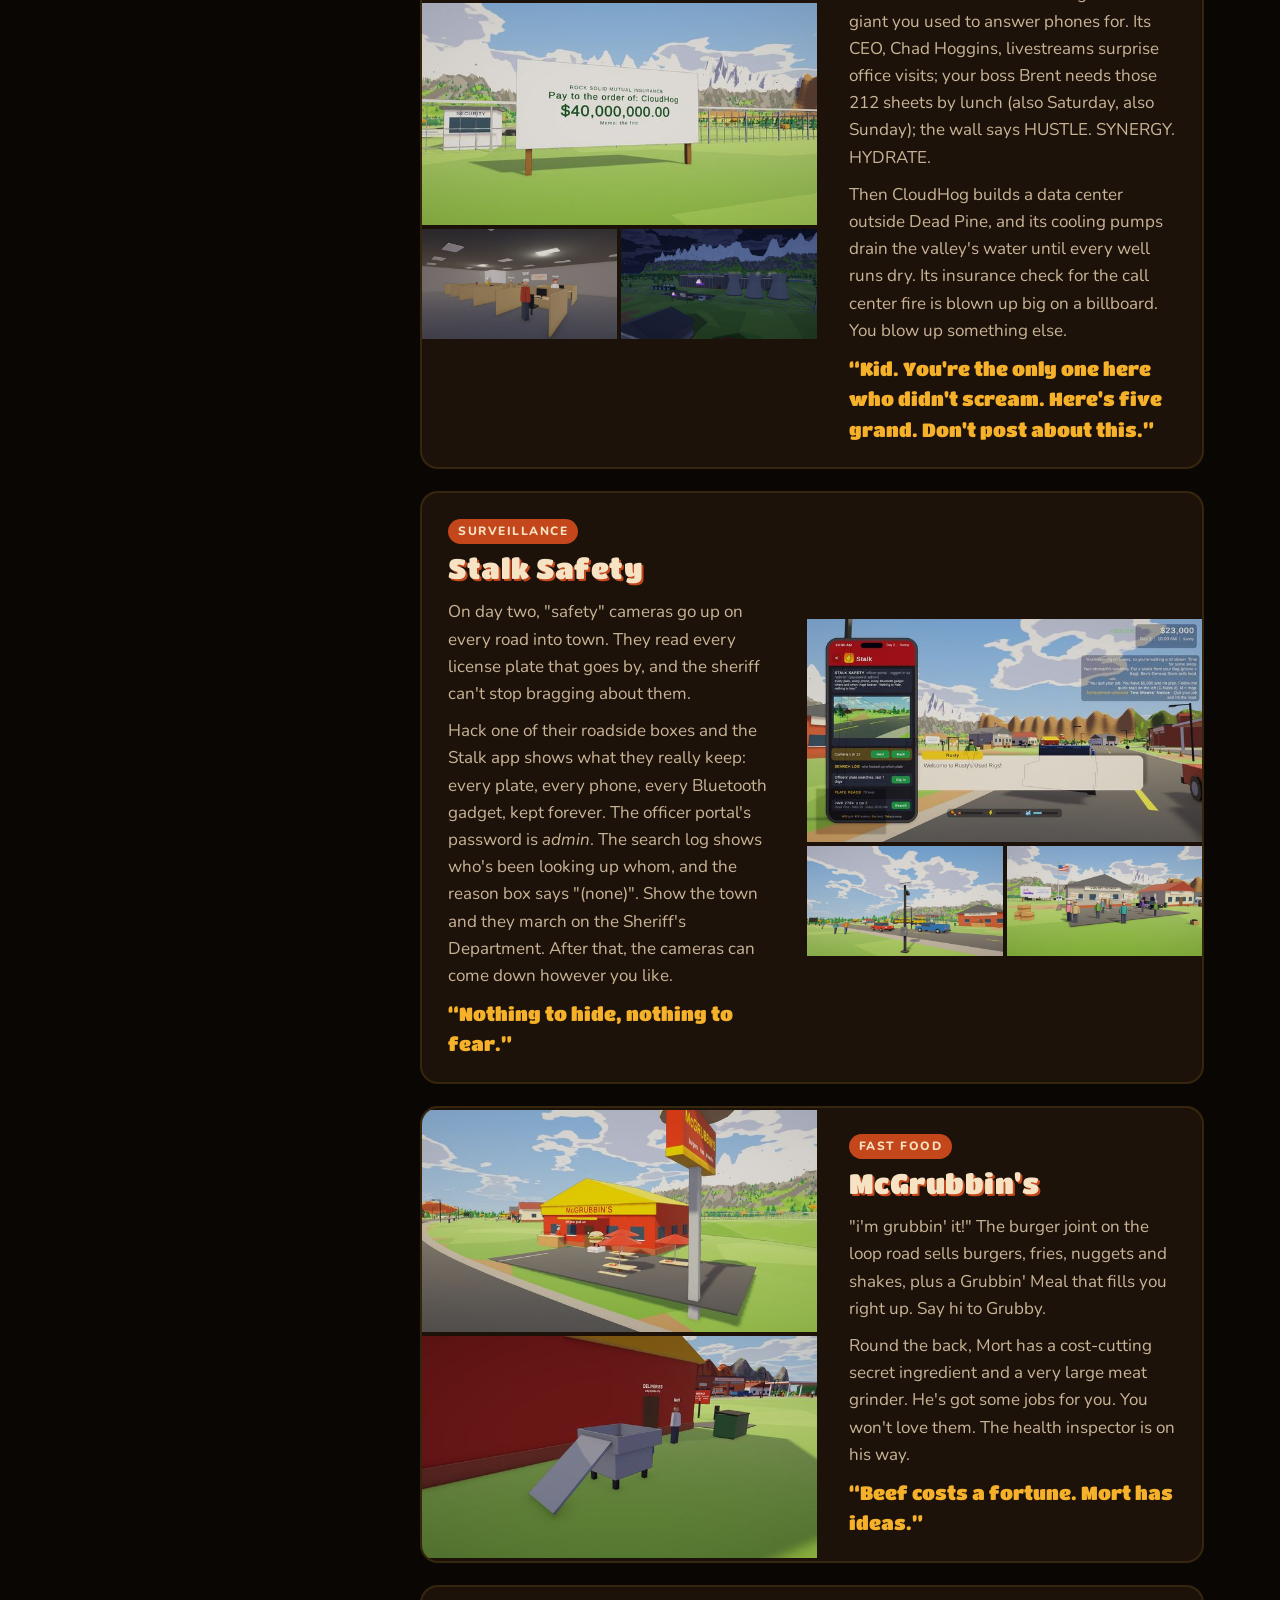
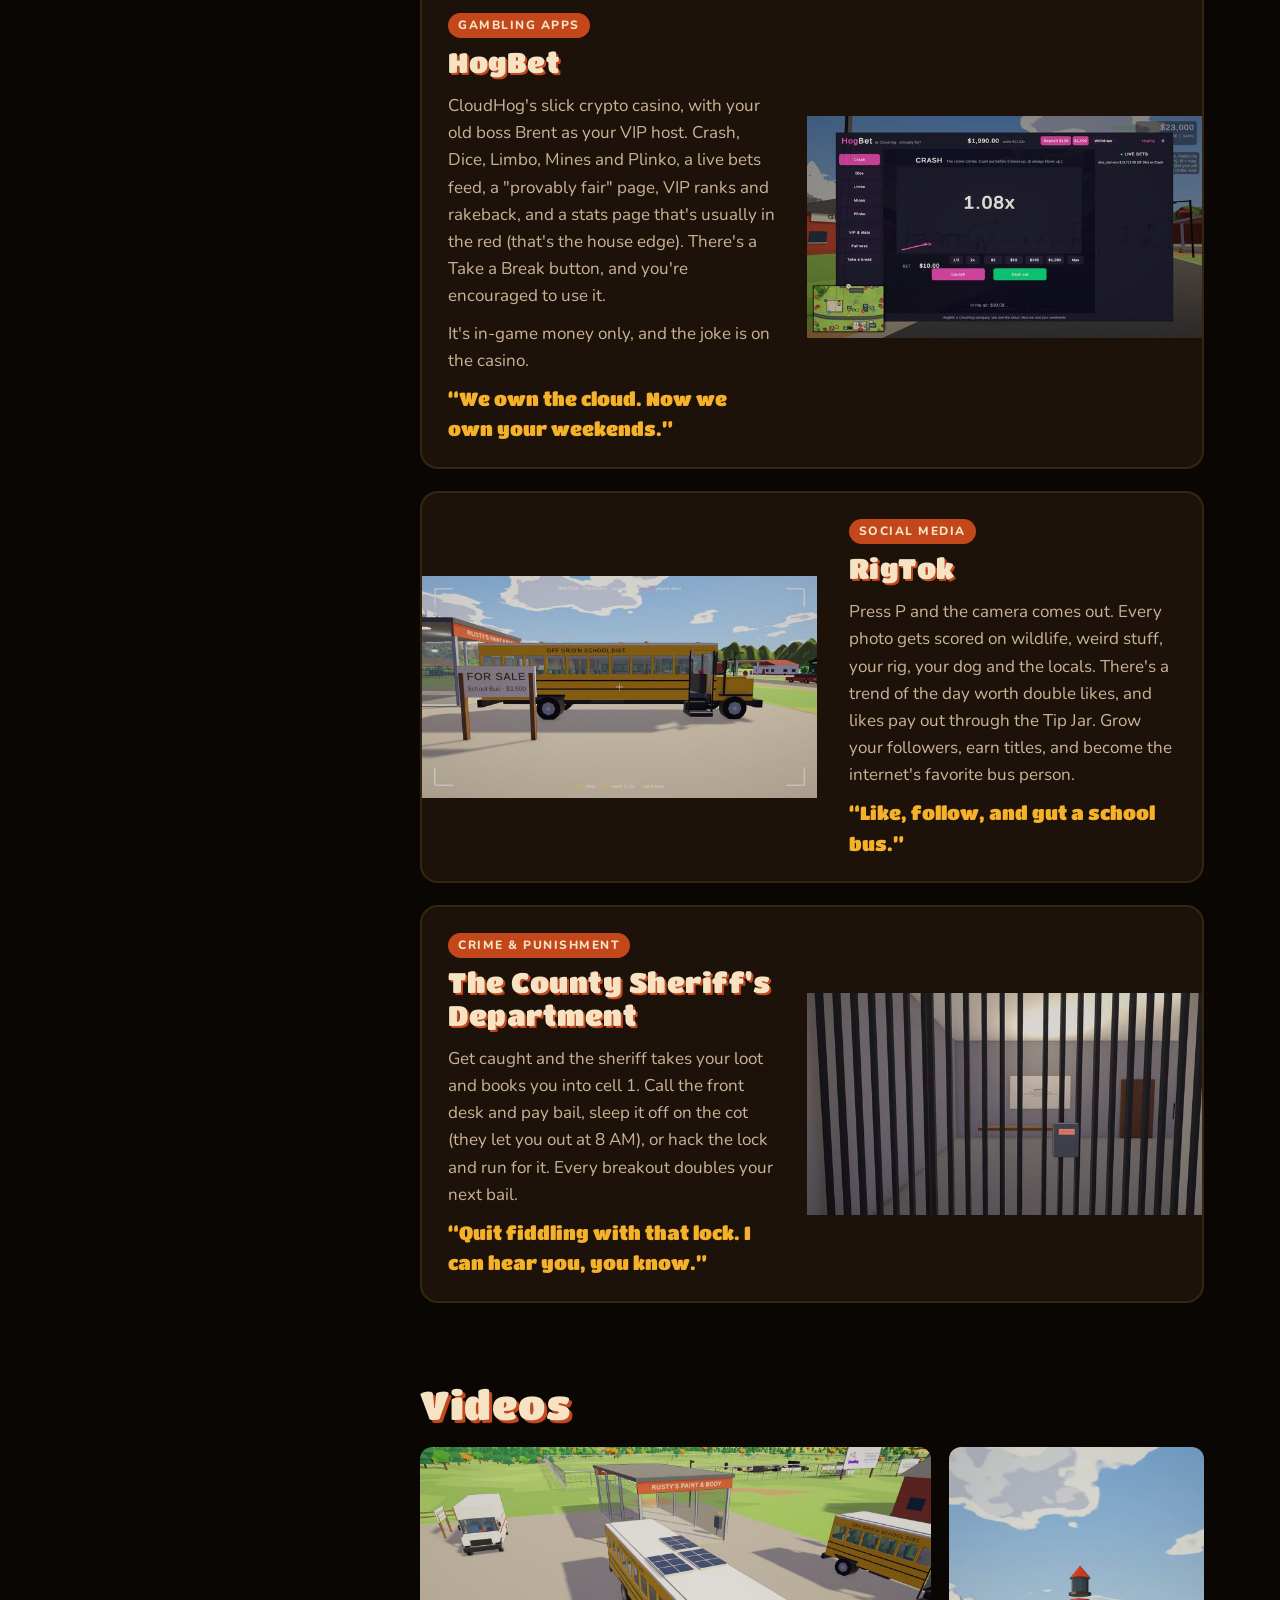
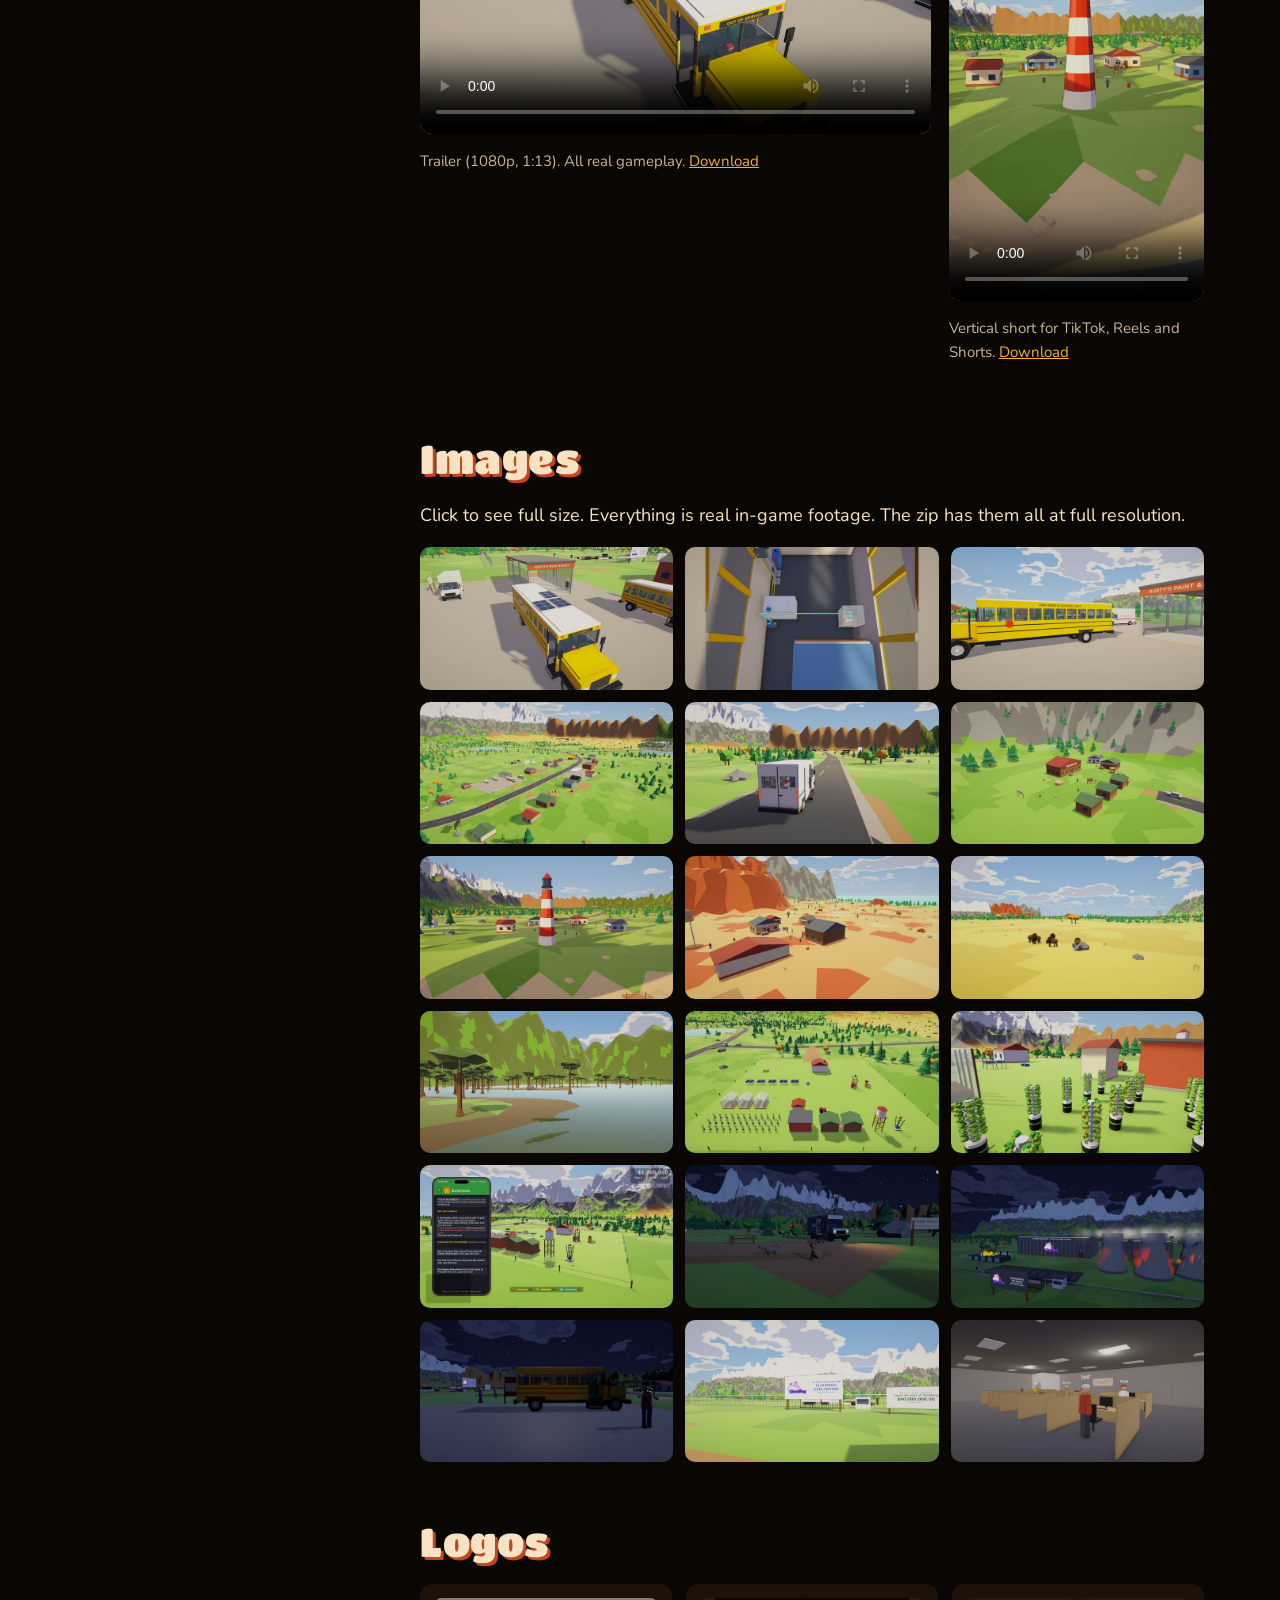
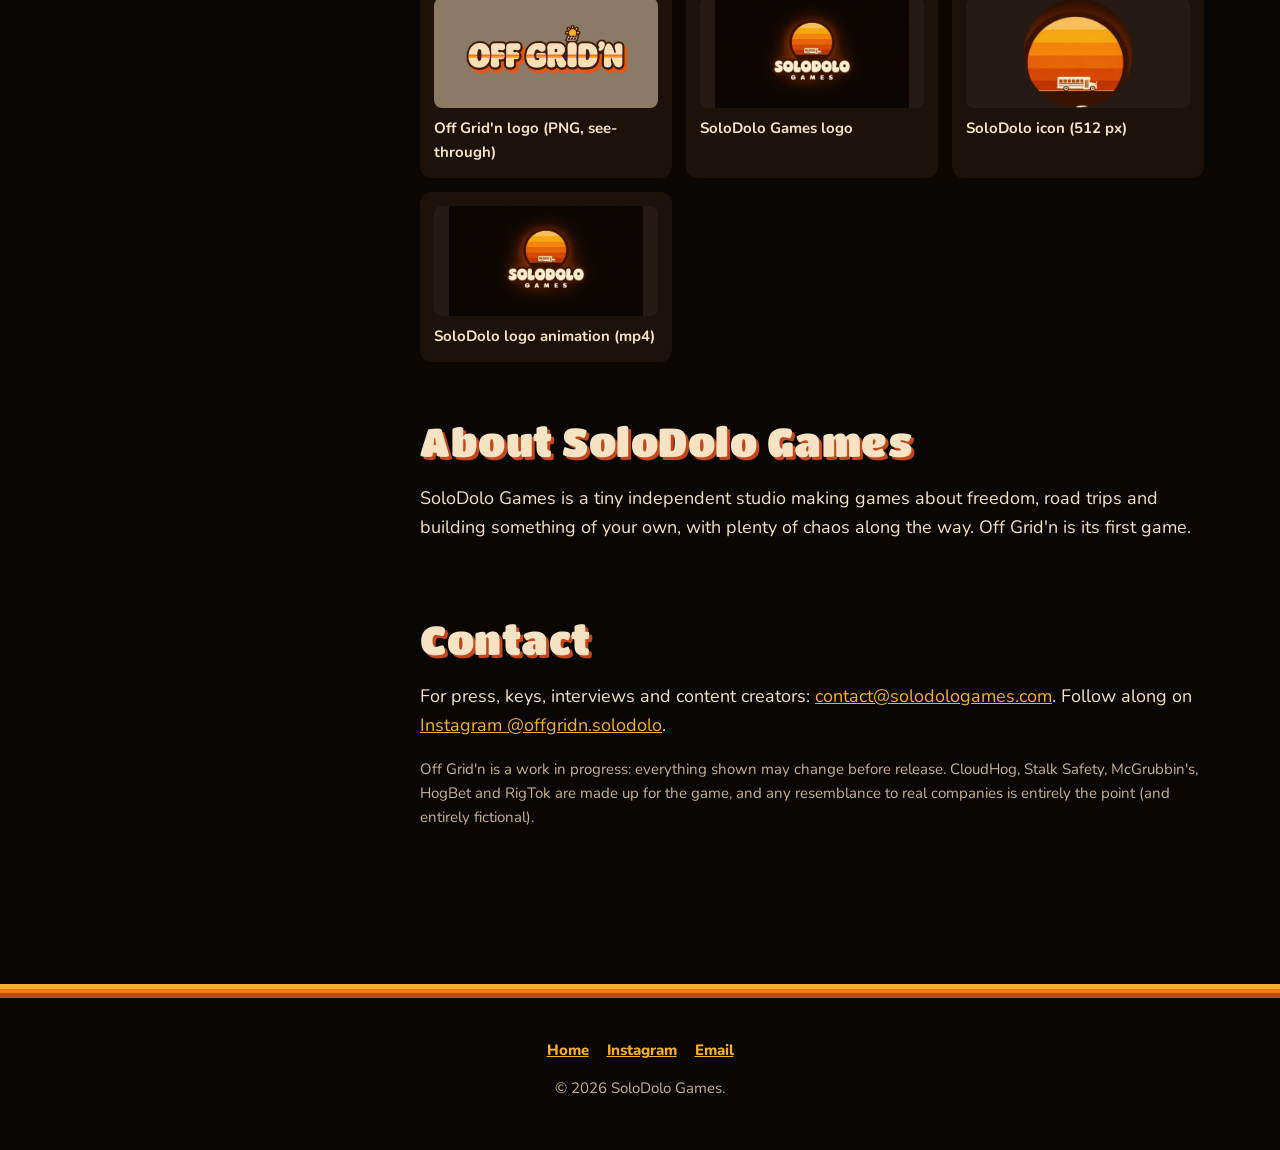
==== commit 3be88137: "Press kit: the character creator and the new intro Co-Authored-By: Claude Opus 5.5 <noreply@anthropi" ====
--- a/presskit.html
+++ b/presskit.html
@@ -76,7 +76,7 @@
     <main>
       <section id="about">
         <h2>About the game</h2>
-        <p><b>Off Grid'n</b> is a cozy, chaotic, low-poly road trip sim. It starts on your last Monday at CloudHog's call center: one server-room fire, one very awkward CEO and a $5,000 "please don't post about this" check later, you're free.</p>
+        <p><b>Off Grid'n</b> is a cozy, chaotic, low-poly road trip sim. It starts on your last Monday at CloudHog's call center, with a poster of your dream bus on the cubicle wall and a sticky note that says <i>Goal: $5,000</i>. Three customer calls, one server-room fire, one very awkward CEO and a $5,000 "please don't post about this" check later, you're free.</p>
         <p>Down at Rusty's Used Rigs you pick a retired school bus or a beat-up van, rip out the seats and build it back into a home, part by part: solar panels on the roof, a charge controller, a battery, a fuse box, lights, a water tank, a pump, a sink, a bed. The power and water really work, and a friendly Wiring Guide walks you through every connection.</p>
         <p>Then you hit the road across a mini USA (the Rockies, the Pacific coast, the desert, the plains and the bayou) and make money any way you can: courier gigs, pizza runs, fishing, hunting, flipping junk, growing food, mining Bitcoin. Buy land, build a homestead, hire farmhands and grow it into a ranch. Along the way a tech giant is draining the town's water, a "safety" company is reading every license plate in the county, and the local burger joint has a secret ingredient nobody should ask about.</p>
       </section>
@@ -127,7 +127,8 @@
             <li>Halloween corn maze, jack-o'-lanterns and more</li>
           </ul></div>
           <div class="fgroup"><h3>Friends &amp; comfort</h3><ul>
-            <li>Online co-op for up to 4 players</li>
+            <li>A character creator: your name, skin, hair, facial hair, clothes and a hat</li>
+            <li>Online co-op for up to 4 players, and your friends see you as you made yourself</li>
             <li>Photo mode with RigTok (see below)</li>
             <li>Read-at-your-own-pace dialogue, or timed text</li>
             <li>A cartoon gore switch for younger players</li>
